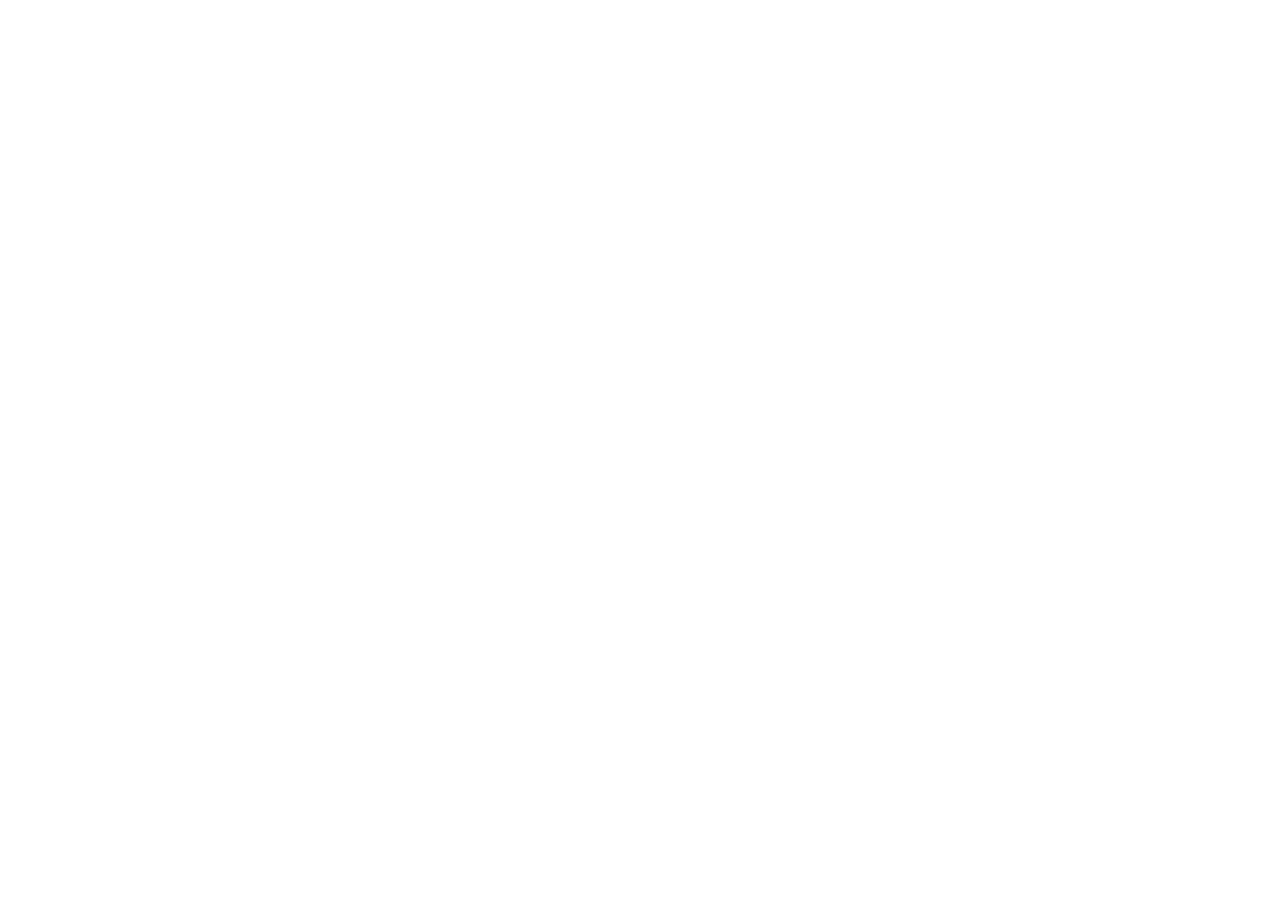
==== assignments/htmlCss-landingPage/index.html @ bd324e11 "html-css: initialized assignment-2" ====
<!DOCTYPE html>
<html lang="en">

<head>
    <meta charset="UTF-8">
    <meta name="viewport" content="width=device-width, initial-scale=1.0">
    <link rel="icon" href="assets/img/icon-192x192.png" type="image/png">
    <title>Cursor</title>
</head>

<body>

</body>

</html>
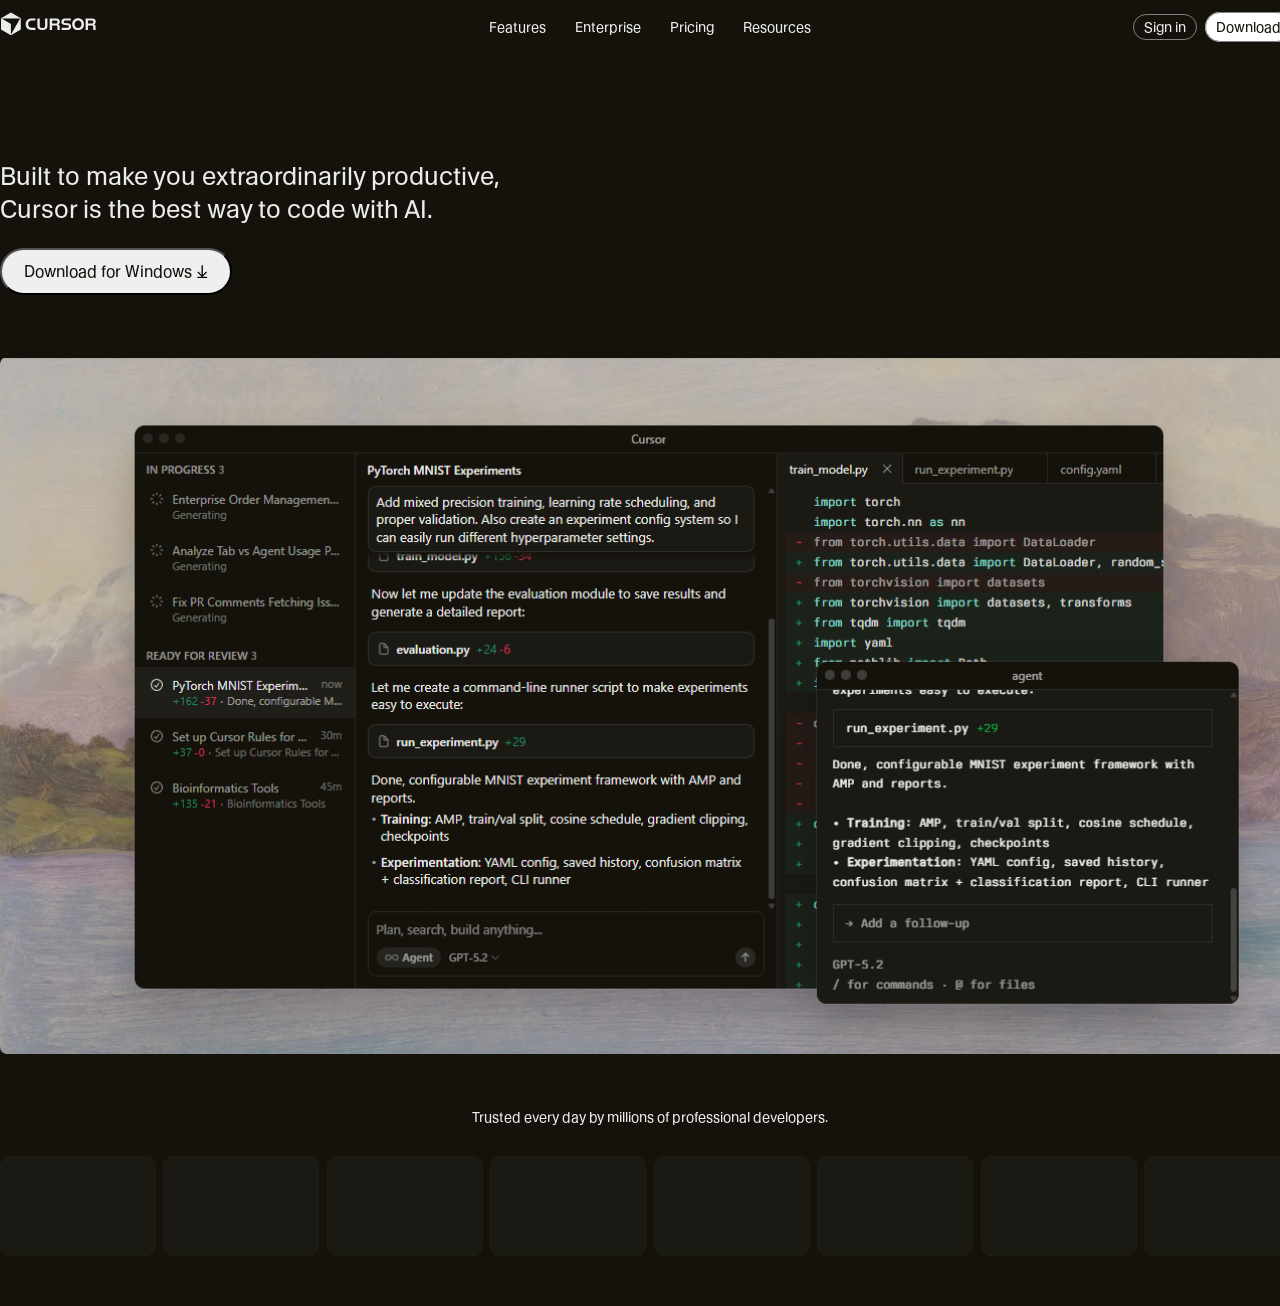
==== commit 786da232: "html-css: assignment-2 header,hero,logo section done" ====
--- a/assignments/htmlCss-landingPage/index.html
+++ b/assignments/htmlCss-landingPage/index.html
@@ -5,11 +5,103 @@
     <meta charset="UTF-8">
     <meta name="viewport" content="width=device-width, initial-scale=1.0">
     <link rel="icon" href="assets/img/icon-192x192.png" type="image/png">
+    <link rel="stylesheet" href="style.css">
     <title>Cursor</title>
 </head>
 
 <body>
+    <!--  start-->
+    <!--  end-->
 
+    <!-- header start-->
+    <header>
+        <nav>
+            <div id="navBrand"><a href="index.html">
+                    <svg fill="none" class="w-[95.37px] lg:w-[95.75px]" viewBox="0 0 2193 545"
+                        xmlns="http://www.w3.org/2000/svg" xmlns:xlink="http://www.w3.org/1999/xlink"
+                        overflow="visible">
+                        <g fill="currentColor">
+                            <path
+                                d="m466.383 137.073-206.469-119.2034c-6.63-3.8287-14.811-3.8287-21.441 0l-206.4586 119.2034c-5.5734 3.218-9.0144 9.169-9.0144 15.615v240.375c0 6.436 3.441 12.397 9.0144 15.615l206.4686 119.203c6.63 3.829 14.811 3.829 21.441 0l206.468-119.203c5.574-3.218 9.015-9.17 9.015-15.615v-240.375c0-6.436-3.441-12.397-9.015-15.615zm-12.969 25.25-199.316 345.223c-1.347 2.326-4.904 1.376-4.904-1.319v-226.048c0-4.517-2.414-8.695-6.33-10.963l-195.7577-113.019c-2.3263-1.347-1.3764-4.905 1.3182-4.905h398.6305c5.661 0 9.199 6.136 6.368 11.041h-.009z">
+                            </path>
+                            <path
+                                d="m723.253 148.84h87.856v48.397h-84.881c-45.789 0-81.527 26.432-81.527 82.273s35.738 82.273 81.527 82.273h84.881v48.397h-91.578c-76.691 0-131.039-45.043-131.039-130.66 0-85.618 58.07-130.661 134.761-130.661z">
+                            </path>
+                            <path
+                                d="m855.781 148.84h54.348v159.7c0 39.828 18.242 58.448 61.056 58.448 42.815 0 61.055-18.61 61.055-58.448v-159.7h54.35v170.866c0 58.071-36.85 94.933-115.405 94.933-78.551 0-115.404-37.231-115.404-95.301z">
+                            </path>
+                            <path
+                                d="m1370.62 222.913c0 29.04-16.75 51.372-39.09 61.056v.746c23.45 3.354 35.37 20.103 35.73 42.814l1.12 82.641h-54.35l-1.11-73.705c-.37-16.381-10.06-26.432-29.41-26.432h-90.47v100.137h-54.34v-261.33h150.02c49.15 0 81.9 24.94 81.9 74.083zm-54.73 7.454c0-22.333-11.91-34.623-34.24-34.623h-88.61v69.236h89.34c20.47 0 33.51-12.281 33.51-34.623z">
+                            </path>
+                            <path
+                                d="m1576.09 333.85c0-18.61-11.91-26.432-29.77-27.915l-60.31-5.583c-52.12-4.837-79.3-25.318-79.3-74.83 0-49.511 33.51-76.69 81.53-76.69h133.27v46.904h-129.55c-18.61 0-30.52 9.683-30.52 28.294 0 18.61 12.28 27.547 30.9 29.04l61.42 5.214c46.54 4.091 77.06 25.318 77.06 75.198s-32.38 76.69-78.17 76.69h-139.23v-46.904h134.01c17.5 0 28.66-11.912 28.66-29.408z">
+                            </path>
+                            <path
+                                d="m1789.79 144.373c81.89 0 133.65 52.487 133.65 134.761 0 82.273-53.98 135.506-135.88 135.506s-133.65-53.233-133.65-135.506c0-82.274 53.98-134.761 135.88-134.761zm77.43 135.129c0-55.095-32.02-87.479-78.56-87.479-46.53 0-78.55 32.384-78.55 87.479 0 55.094 32.02 87.478 78.55 87.478 46.54 0 78.56-32.384 78.56-87.478z">
+                            </path>
+                            <path
+                                d="m2192.95 222.913c0 29.04-16.75 51.372-39.1 61.056v.746c23.46 3.354 35.37 20.103 35.74 42.814l1.12 82.641h-54.35l-1.12-73.705c-.36-16.381-10.05-26.432-29.4-26.432h-90.47v100.137h-54.35v-261.33h150.03c49.14 0 81.9 24.94 81.9 74.083zm-54.73 7.454c0-22.333-11.91-34.623-34.25-34.623h-88.6v69.236h89.34c20.47 0 33.51-12.281 33.51-34.623z">
+                            </path>
+                        </g>
+                    </svg>
+                </a></div>
+            <ul id="navLink">
+                <li><a href="#">Features</a></li>
+                <li><a href="#">Enterprise</a></li>
+                <li><a href="#">Pricing</a></li>
+                <li><a href="#">Resources</a></li>
+            </ul>
+            <div id="navCTA">
+                <a href="#" id="navCTA-1">Sign in</a>
+                <a href="#" id="navCTA-2">Download</a>
+            </div>
+        </nav>
+    </header>
+    <!-- header end-->
+
+    <!-- main start-->
+    <main>
+        <section id="hero">
+            <h1>Built to make you extraordinarily productive, <br> Cursor is the best way to code with AI.</h1>
+            <button>Download for Windows <span class="icon-glyph-08" aria-hidden="true">⤓</span></button>
+            <div id="img">
+                <img src="assets/img/product.png" alt="main product">
+            </div>
+        </section>
+
+        <section id="logo">
+            <h2>Trusted every day by millions of professional developers.</h2>
+
+            <div id="img-section">
+                <div><img
+                        src="https://ptht05hbb1ssoooe.public.blob.vercel-storage.com/assets/misc/asset-beae7a1f5d7eb381a872.svg"
+                        alt=""></div>
+                <div><img
+                        src="https://ptht05hbb1ssoooe.public.blob.vercel-storage.com/assets/misc/asset-53062f7690ae5b0cdbed.svg"
+                        alt=""></div>
+                <div><img
+                        src="https://ptht05hbb1ssoooe.public.blob.vercel-storage.com/assets/misc/asset-eb9e0a5931092d4db1dd.svg"
+                        alt=""></div>
+                <div><img
+                        src="https://ptht05hbb1ssoooe.public.blob.vercel-storage.com/assets/misc/asset-da55192921531e5fd2ba.svg"
+                        alt=""></div>
+                <div><img
+                        src="https://ptht05hbb1ssoooe.public.blob.vercel-storage.com/assets/misc/asset-e3678011b17782740f98.svg"
+                        alt=""></div>
+                <div><img
+                        src="https://ptht05hbb1ssoooe.public.blob.vercel-storage.com/assets/misc/asset-105275382af564c3ab7c.svg"
+                        alt=""></div>
+                <div><img
+                        src="https://ptht05hbb1ssoooe.public.blob.vercel-storage.com/assets/misc/asset-cf60827b1c3f341d19ef.svg"
+                        alt=""></div>
+                <div><img
+                        src="https://ptht05hbb1ssoooe.public.blob.vercel-storage.com/assets/misc/asset-37d2d1a1edcce15ca38c.svg"
+                        alt=""></div>
+            </div>
+        </section>
+
+    </main>
+    <!-- main end-->
 </body>
 
 </html>
--- a/assignments/htmlCss-landingPage/style.css
+++ b/assignments/htmlCss-landingPage/style.css
@@ -0,0 +1,165 @@
+/* color*/
+:root {
+    --primary-color: #14120b;
+    --secondary-color: #1b1913;
+    --text-color: #edecec;
+    --color-black: #14120b;
+}
+
+/*font*/
+@font-face {
+    font-family: "CursorGothic";
+    src: url("assets/fonts/CursorGothic-Regular.woff2") format("woff2");
+    font-weight: 900;
+}
+
+* {
+    margin: 0;
+    padding: 0;
+    box-sizing: border-box;
+    color: var(--text-color);
+    font-family: "CursorGothic";
+}
+
+/*start*/
+body {
+    background-color: var(--primary-color);
+    /* background-color: bisque; */
+}
+
+/* header start*/
+header {
+    width: 100vw;
+    height: 52px;
+    background-color: var(--primary-color);
+    position: fixed;
+    top: 0;
+
+    nav {
+        width: 1300px;
+        height: 52px;
+        margin: 0 auto;
+        display: flex;
+        justify-content: space-between;
+        align-items: center;
+
+        #navBrand {
+            width: 13%;
+
+            svg {
+                width: 95.75px;
+            }
+        }
+
+        #navLink {
+            width: 27%;
+            display: flex;
+            justify-content: space-around;
+
+            li {
+                list-style-type: none;
+
+                a {
+                    text-decoration: none;
+                    font-size: 14px;
+                }
+            }
+        }
+
+        #navCTA {
+            width: 13%;
+
+            a {
+                border: 0.1px solid grey;
+                font-size: 14px;
+                text-decoration: none;
+                border-radius: 50px;
+                margin: auto 2px;
+            }
+
+            #navCTA-1 {
+                padding: 4px 10px;
+            }
+
+            #navCTA-2 {
+                padding: 6px 10px;
+                color: var(--color-black);
+                background-color: white;
+            }
+        }
+    }
+}
+
+/* header end*/
+
+/* main start*/
+main {
+    width: 1300px;
+    margin: 0 auto;
+    margin-top: 160px;
+
+    #hero {
+        width: 100%;
+
+        h1 {
+            font-size: 25px;
+
+        }
+
+        button {
+            color: var(--color-black);
+            border-radius: 50px;
+            font-size: 16px;
+            margin-top: 22.4px;
+            padding: 11px 22px;
+
+            span {
+                color: black;
+            }
+        }
+
+        #img {
+            width: 100%;
+            margin-top: 62px;
+
+            img {
+                width: 100%;
+                border-radius: 7px;
+            }
+        }
+    }
+
+    #logo {
+        width: 100%;
+        /* margin-top: 50px; */
+        padding: 50px 0;
+        text-align: center;
+
+        h2 {
+            font-size: 14px;
+        }
+
+        #img-section {
+            width: 100%;
+            display: flex;
+            justify-content: space-between;
+            margin-top: 30px;
+
+            div {
+                width: 12%;
+                height: 100px;
+                border-radius: 10px;
+                background-color: var(--secondary-color);
+                display: flex;
+                justify-content: center;
+                border: 0.01px solid rgb(31, 31, 14);
+                
+                img {
+                    width: 50%;
+                }
+            }
+        }
+    }
+}
+
+/* main end*/
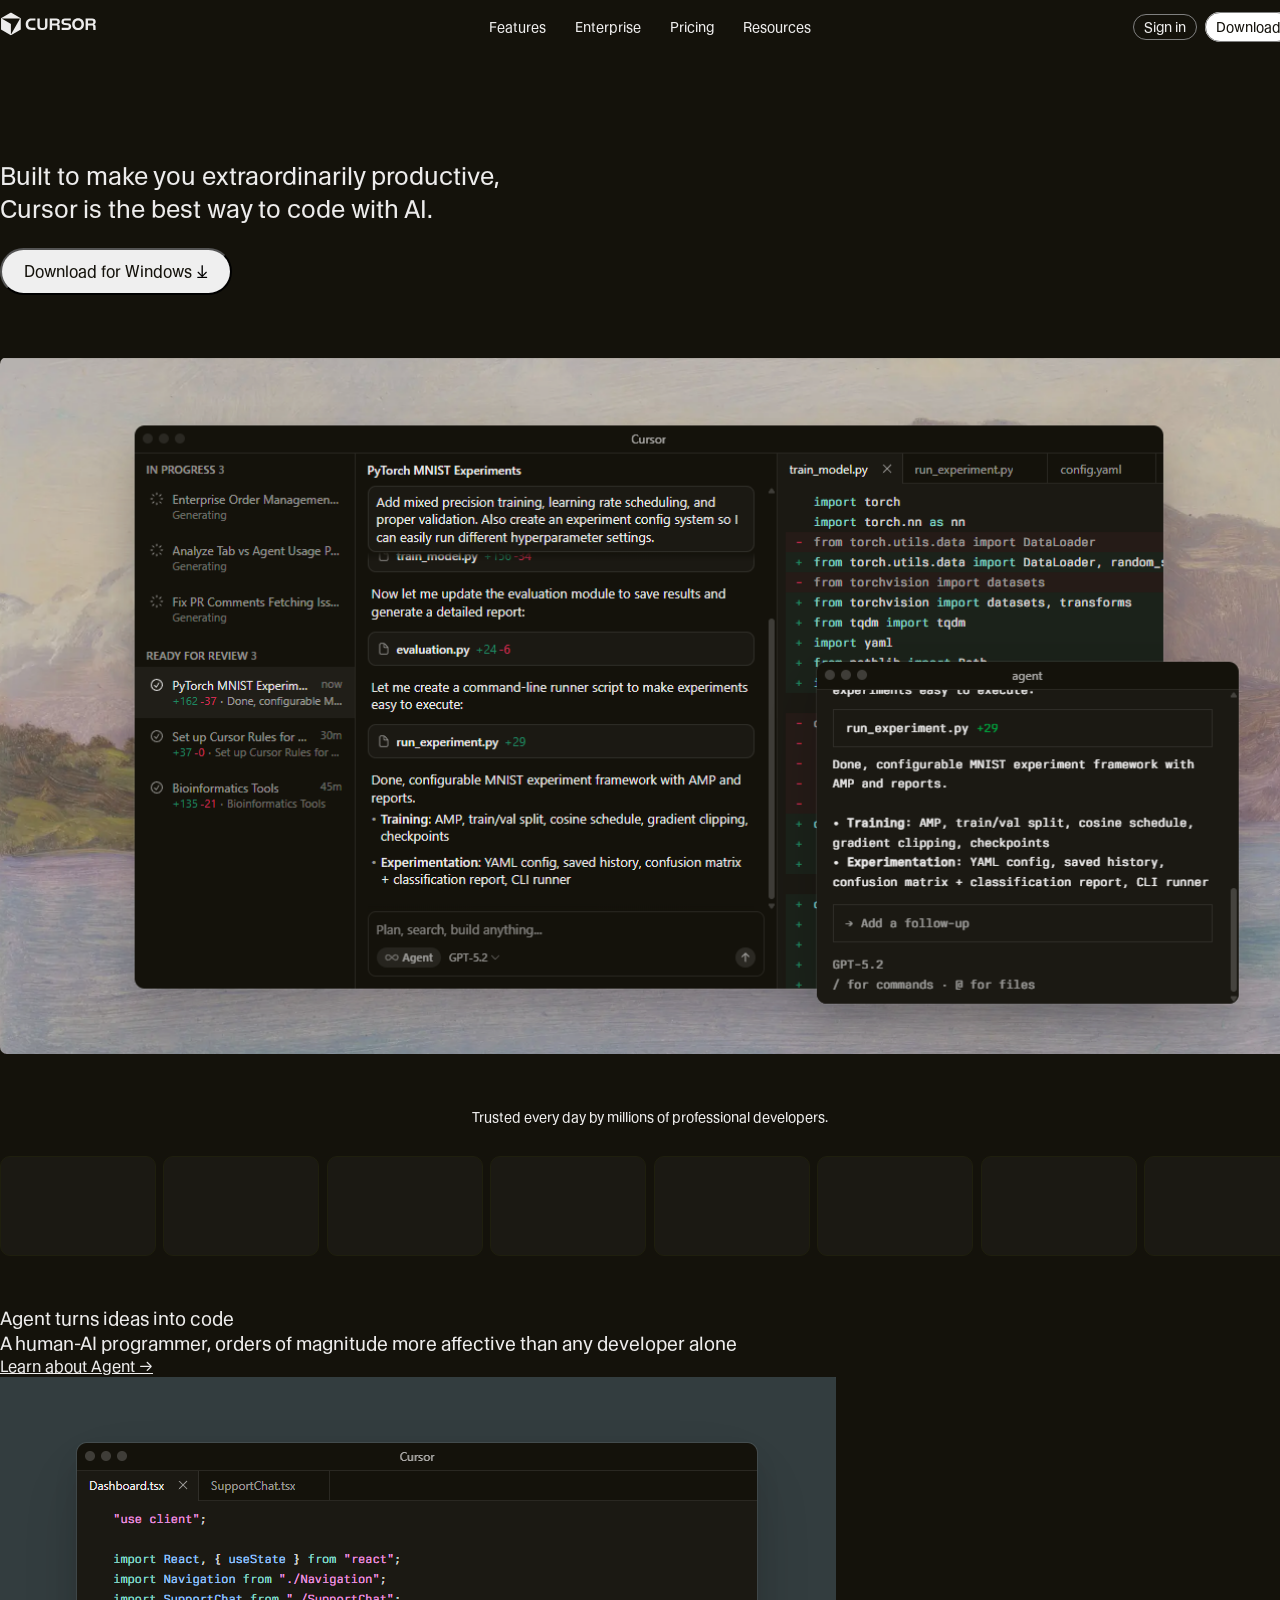
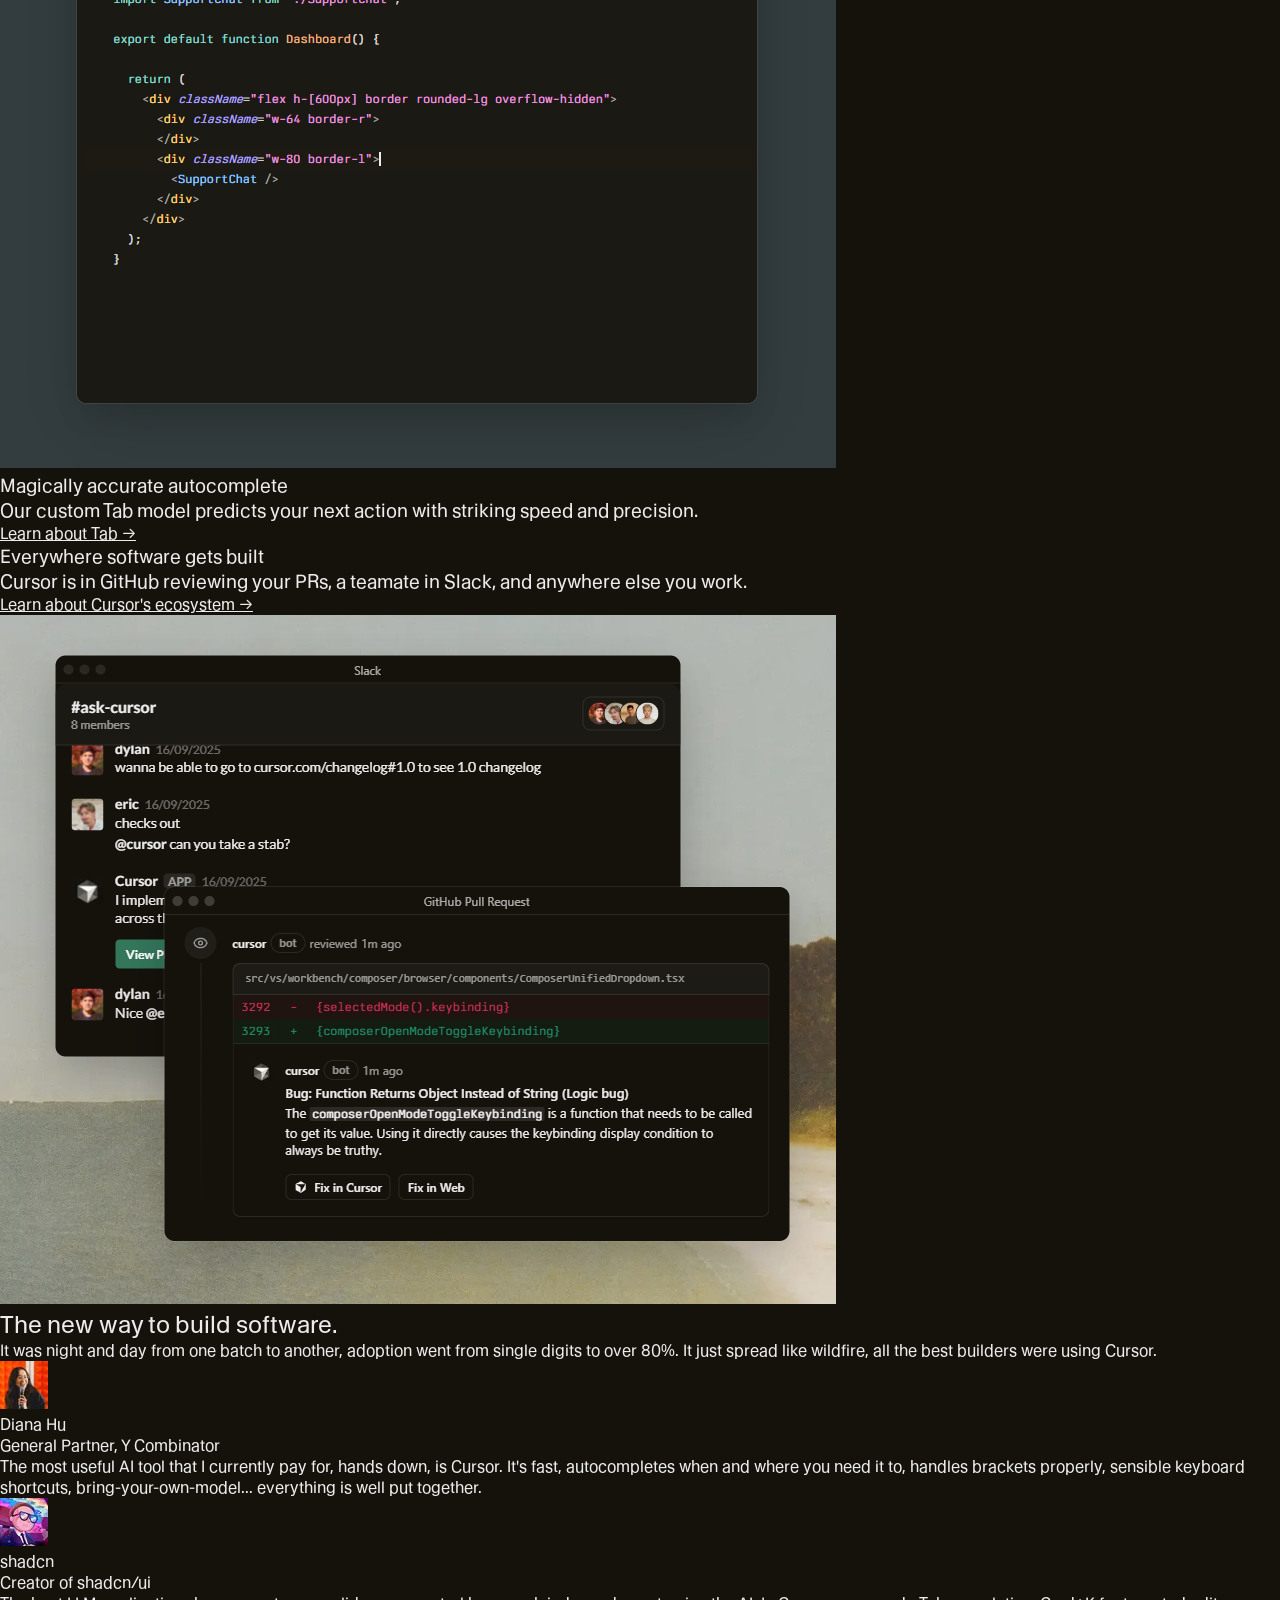
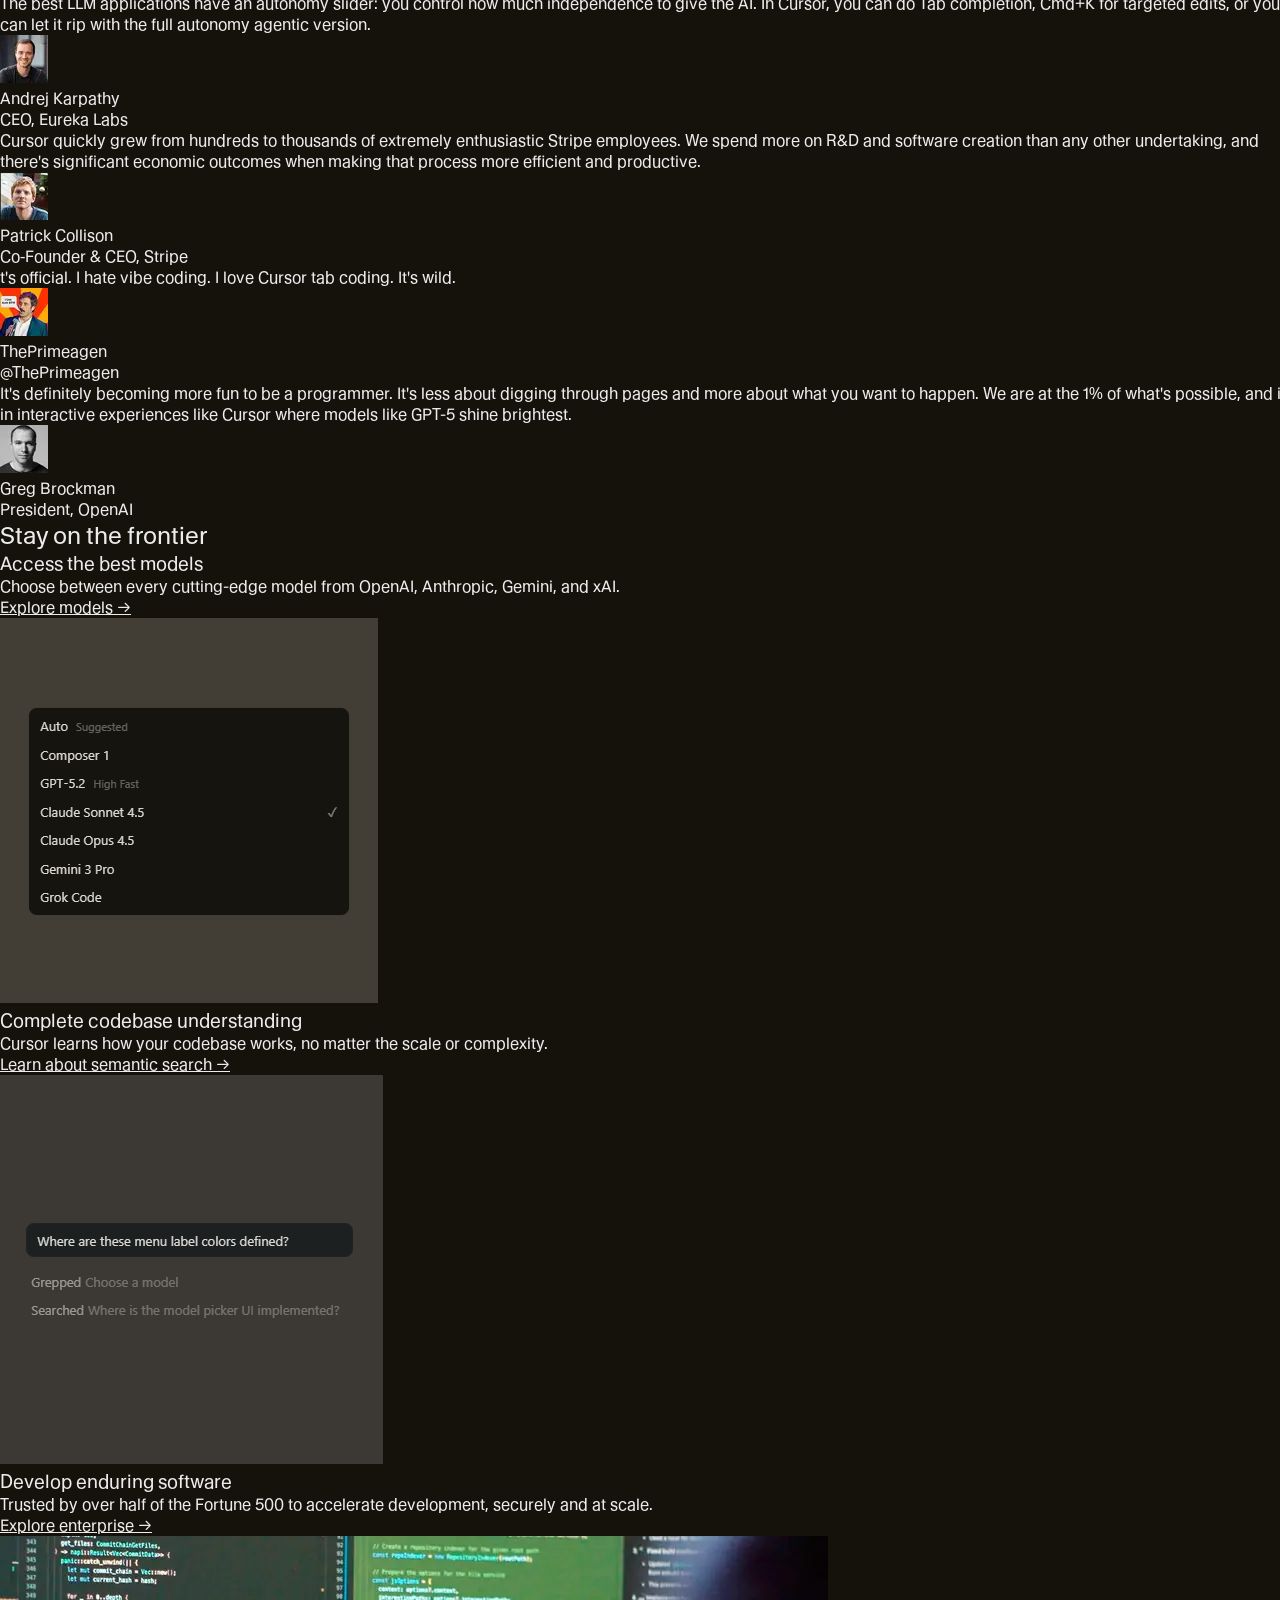
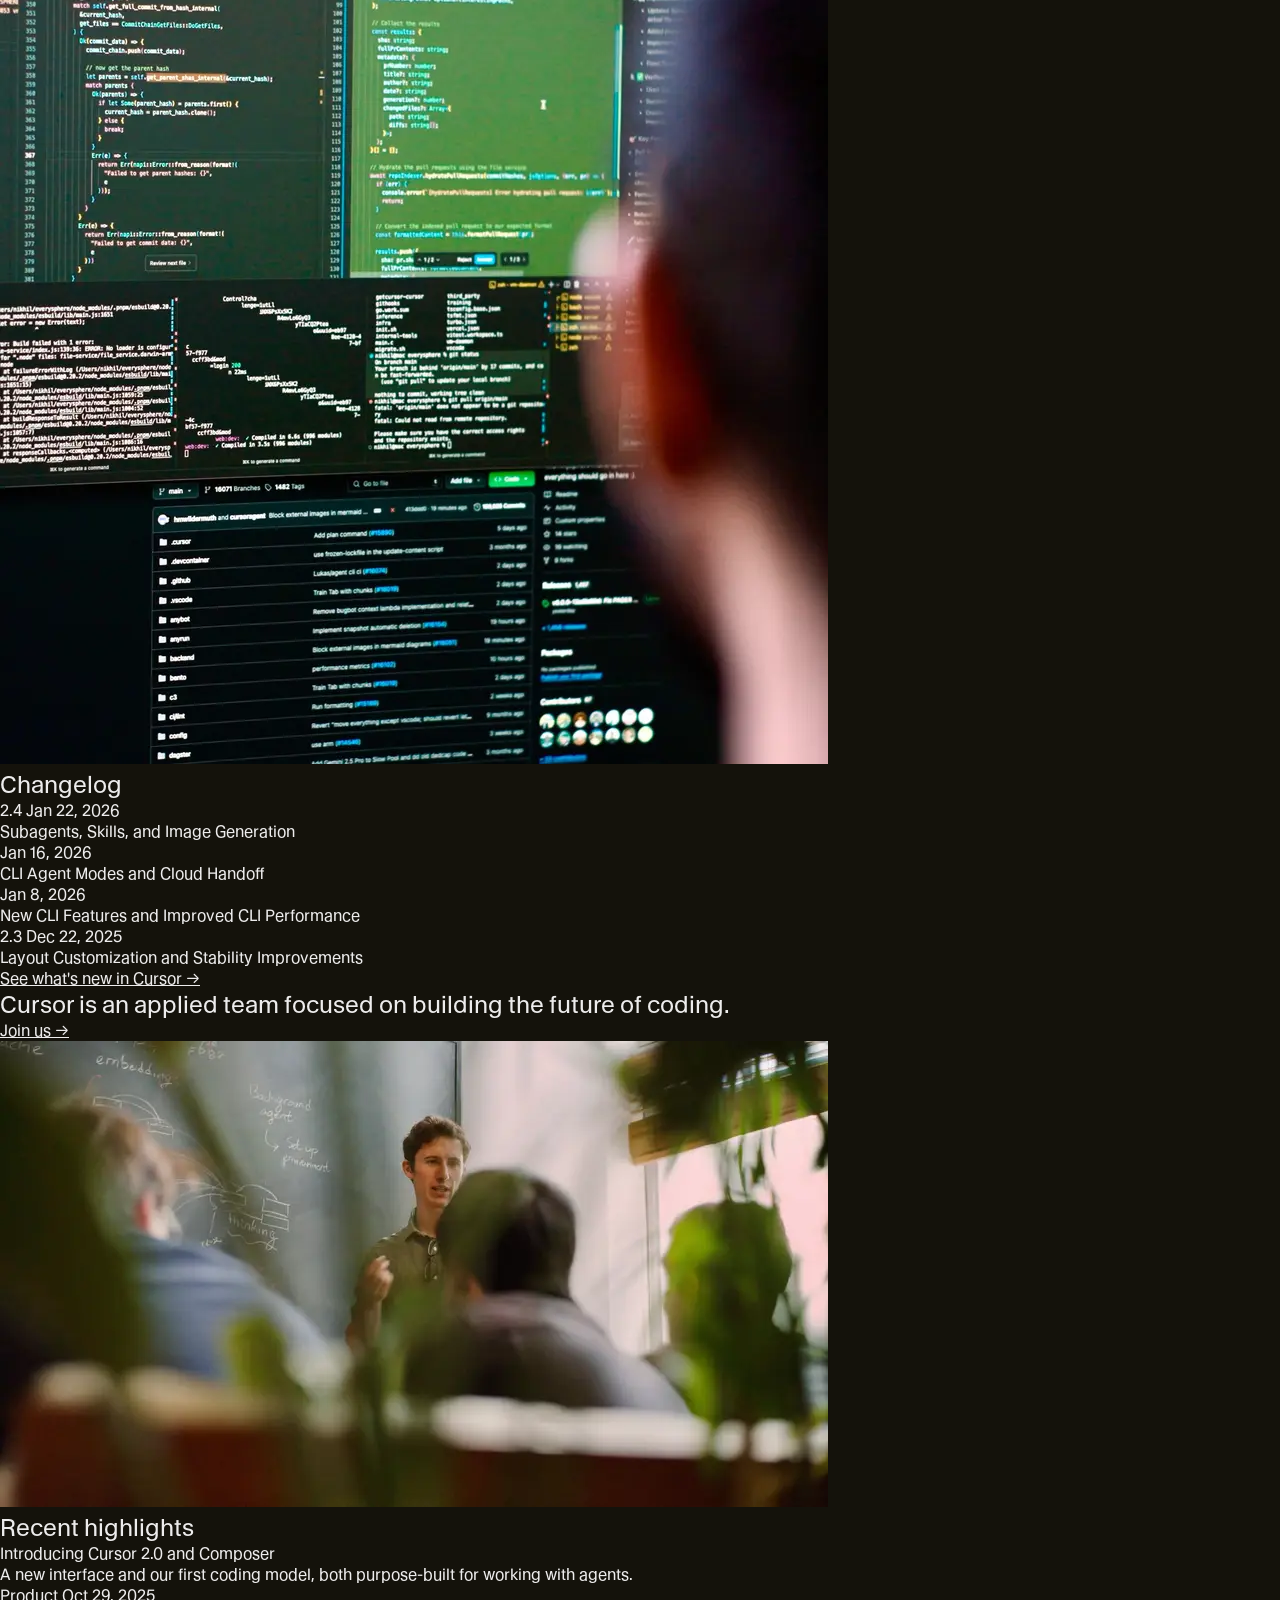
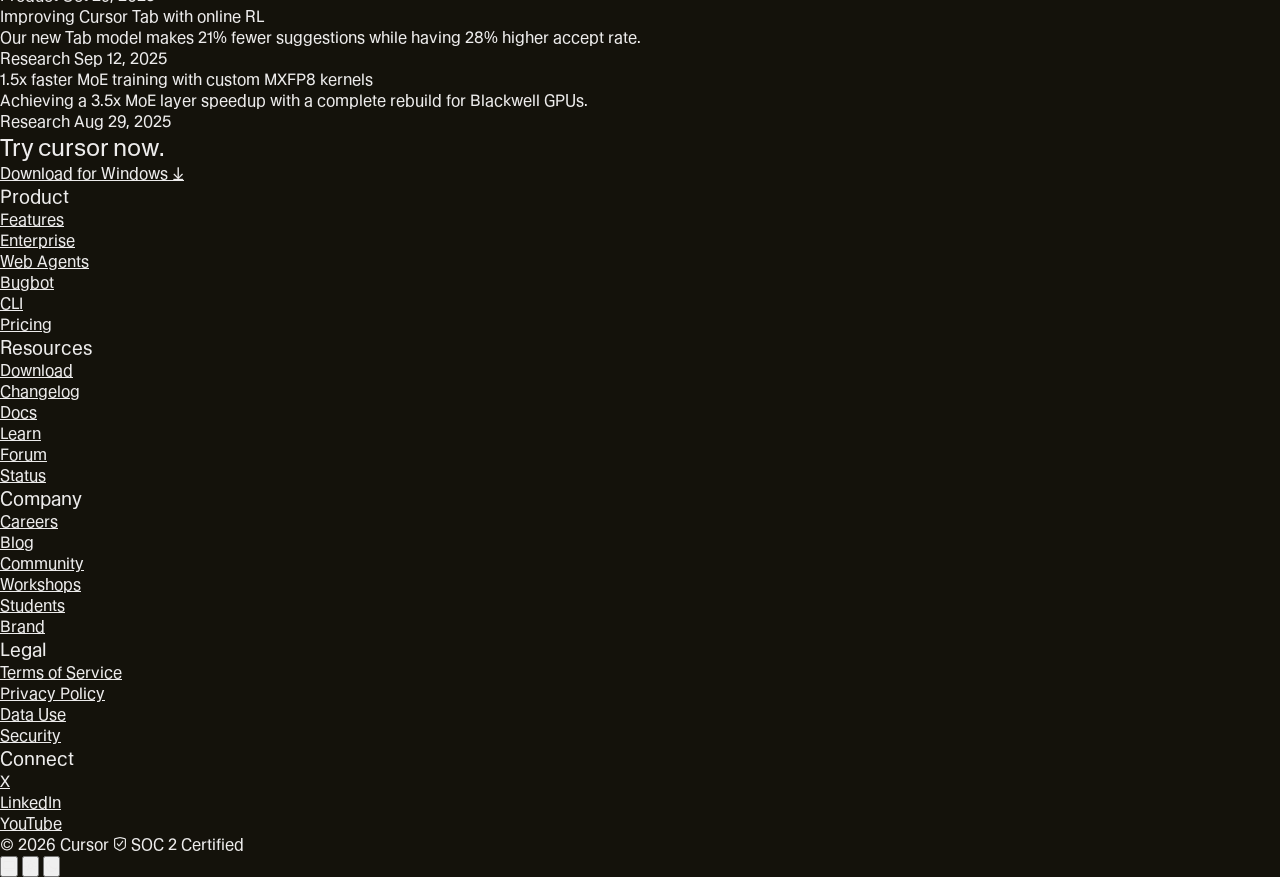
==== commit 2c231097: "html-css: assignment-2 skeleton done" ====
--- a/assignments/htmlCss-landingPage/index.html
+++ b/assignments/htmlCss-landingPage/index.html
@@ -61,6 +61,7 @@
 
     <!-- main start-->
     <main>
+        <!-- hero start-->
         <section id="hero">
             <h1>Built to make you extraordinarily productive, <br> Cursor is the best way to code with AI.</h1>
             <button>Download for Windows <span class="icon-glyph-08" aria-hidden="true">⤓</span></button>
@@ -68,7 +69,9 @@
                 <img src="assets/img/product.png" alt="main product">
             </div>
         </section>
-
+        <!-- hero end-->
+
+        <!-- logo start-->
         <section id="logo">
             <h2>Trusted every day by millions of professional developers.</h2>
 
@@ -99,9 +102,323 @@
                         alt=""></div>
             </div>
         </section>
-
+        <!-- logo end-->
+
+        <!-- feature start-->
+        <article id="feature">
+            <div id="feature-1">
+                <div>
+                    <h3>Agent turns ideas into code</h3>
+                    <h3>A human-AI programmer, orders of magnitude more affective than any developer alone</h3>
+                    <a href="#">Learn about Agent →</a>
+                </div>
+            </div>
+
+            <div id="feature-2">
+                <div>
+                    <img src="assets/img/feature2.png" alt="feature2 image">
+                </div>
+                <div>
+                    <h3>Magically accurate autocomplete</h3>
+                    <h3>Our custom Tab model predicts your next action with striking speed and precision.</h3>
+                    <a href="#">Learn about Tab →</a>
+                </div>
+            </div>
+
+            <div id="feature-3">
+                <div>
+                    <h3>Everywhere software gets built</h3>
+                    <h3>Cursor is in GitHub reviewing your PRs, a teamate in Slack, and anywhere else you work.</h3>
+                    <a href="#">Learn about Cursor's ecosystem →</a>
+                </div>
+                <div>
+                    <img src="assets/img/feature3.png" alt="feature3 image">
+                </div>
+            </div>
+        </article>
+        <!-- feature end-->
+
+
+        <section id="testimonial">
+            <h2>The new way to build software.</h2>
+
+            <article class="cards">
+                <div class="testimonial-card">
+                    <div>
+                        <p>It was night and day from one batch to another, adoption went from single digits to over 80%.
+                            It
+                            just spread like wildfire, all the best builders were using Cursor.</p>
+                    </div>
+                    <div>
+                        <img src="assets/img/diana-hu-avatar.webp" alt="">
+                        <div>Diana Hu</div>
+                        <span>General Partner, Y Combinator</span>
+
+                    </div>
+                </div>
+
+                <div class="testimonial-card">
+                    <div>
+                        <p>The most useful AI tool that I currently pay for, hands down, is Cursor. It's fast,
+                            autocompletes when and where you need it to, handles brackets properly, sensible keyboard
+                            shortcuts, bring-your-own-model... everything is well put together.</p>
+                    </div>
+                    <div>
+                        <img src="assets/img/shadcn-avatar.webp" alt="">
+                        <div>shadcn</div>
+                        <span>Creator of shadcn/ui</span>
+
+                    </div>
+                </div>
+
+                <div class="testimonial-card">
+                    <div>
+                        <p>The best LLM applications have an autonomy slider: you control how much independence to give
+                            the AI. In Cursor, you can do Tab completion, Cmd+K for targeted edits, or you can let it
+                            rip with the full autonomy agentic version.
+
+                        </p>
+                    </div>
+                    <div>
+                        <img src="assets/img/andrej-karpathy-avatar.webp" alt="">
+                        <div>Andrej Karpathy</div>
+                        <span>CEO, Eureka Labs</span>
+
+                    </div>
+                </div>
+
+                <div class="testimonial-card">
+                    <div>
+                        <p>Cursor quickly grew from hundreds to thousands of extremely enthusiastic Stripe employees. We
+                            spend more on R&D and software creation than any other undertaking, and there's significant
+                            economic outcomes when making that process more efficient and productive.
+
+                        </p>
+                    </div>
+                    <div>
+                        <img src="assets/img/patrick-collison-avatar.webp" alt="">
+                        <div>Patrick Collison
+                        </div>
+                        <span>Co‑Founder & CEO, Stripe
+                        </span>
+
+                    </div>
+                </div>
+
+                <div class="testimonial-card">
+                    <div>
+                        <p>t's official.
+
+                            I hate vibe coding.
+                            I love Cursor tab coding.
+
+                            It's wild.</p>
+                    </div>
+                    <div>
+                        <img src="assets/img/theprimeagen-avatar.webp" alt="">
+                        <div>ThePrimeagen</div>
+                        <span>@ThePrimeagen</span>
+
+                    </div>
+                </div>
+
+                <div class="testimonial-card">
+                    <div>
+                        <p>It's definitely becoming more fun to be a programmer. It's less about digging through pages
+                            and more about what you want to happen. We are at the 1% of what's possible, and it's in
+                            interactive experiences like Cursor where models like GPT-5 shine brightest.
+
+                        </p>
+                    </div>
+                    <div>
+                        <img src="assets/img/greg-brockman-avatar.webp" alt="">
+                        <div>Greg Brockman</div>
+                        <span>President, OpenAI</span>
+
+                    </div>
+                </div>
+            </article>
+        </section>
+        <!-- testimonial end-->
+
+        <!--  models start-->
+        <section id="models">
+            <h2>Stay on the frontier</h2>
+            <div class="box">
+                <h3>Access the best models</h3>
+                <div> Choose between every cutting-edge model from OpenAI, Anthropic, Gemini, and xAI. </div>
+                <a href="#">Explore models →</a>
+                <div>
+                    <img src="assets/img/model-1.png" alt="">
+                </div>
+            </div>
+
+            <div class="box">
+                <h3>Complete codebase understanding</h3>
+                <div> Cursor learns how your codebase works, no matter the scale or complexity. </div>
+                <a href="#">Learn about semantic search →</a>
+                <div>
+                    <img src="assets/img/model-2.png" alt="">
+                </div>
+            </div>
+
+            <div class="box">
+                <h3>Develop enduring software</h3>
+                <div> Trusted by over half of the Fortune 500 to accelerate development, securely and at scale. </div>
+                <a href="#">Explore enterprise →</a>
+                <div>
+                    <img src="assets/img/model-3.webp" alt="" </div>
+                </div>
+        </section>
+        <!--  models end-->
+
+        <!--  changelog start-->
+        <section id="changelog">
+            <h2>Changelog</h2>
+            <div>
+                <article class="card">
+                    <span class="label">2.4 </span>
+                    <time datetime="2026-01-22T00:00:00.000Z" class="type-base">Jan 22, 2026</time>
+                    <p>Subagents, Skills, and Image Generation</p>
+                </article>
+                <article class="card">
+                    <time datetime="2026-01-16T00:00:00.000Z" class="type-base">Jan 16, 2026</time>
+                    <p>CLI Agent Modes and Cloud Handoff</p>
+                </article>
+                <article class="card">
+                    <time datetime="2026-01-08T00:00:00.000Z" class="type-base">Jan 8, 2026</time>
+                    <p>New CLI Features and Improved CLI Performance</p>
+                </article>
+                <article class="card">
+                    <span class="label">2.3</span>
+                    <time datetime="2025-12-22T00:00:00.000Z" class="type-base">Dec 22, 2025</time>
+                    <p>Layout Customization and Stability Improvements</p>
+                </article>
+            </div>
+            <a href="">See what's new in Cursor →</a>
+        </section>
+        <!--  changelog end-->
+
+        <!--  team end-->
+        <section id="team">
+            <h2>Cursor is an applied team focused on building the future of coding.</h2>
+            <a href="">Join us →</a>
+            <div>
+                <img src="assets/img/team.webp" alt="">
+            </div>
+        </section>
     </main>
     <!-- main end-->
+
+    <!-- highlights start-->
+    <section id="highlights">
+        <div>
+            <h2>Recent highlights</h2>
+        </div>
+
+        <div>
+            <article>
+                <p>Introducing Cursor 2.0 and Composer</p>
+                <p>A new interface and our first coding model, both purpose-built for working with agents.</p>
+                <span class="capitalize">Product </span>
+                <time datetime="2025-10-29T04:54:48.600Z" class="type-base">Oct 29, 2025</time>
+            </article>
+            <article>
+                <p>Improving Cursor Tab with online RL</p>
+                <p>Our new Tab model makes 21% fewer suggestions while having 28% higher accept rate.</p>
+                <span class="capitalize">Research </span>
+                <time datetime="2025-09-12T01:16:00.000Z" class="type-base">Sep 12, 2025</time>
+            </article>
+            <article>
+                <p>1.5x faster MoE training with custom MXFP8 kernels</p>
+                <p>Achieving a 3.5x MoE layer speedup with a complete rebuild for Blackwell GPUs.</p>
+                <span class="capitalize">Research </span>
+                <time datetime="2025-08-29T02:55:25.007Z" class="type-base">Aug 29, 2025</time>
+            </article>
+        </div>
+    </section>
+    <!-- highlights end-->
+
+    <!-- finalCTA start-->
+    <article id="finalCTA">
+        <h2>Try cursor now.</h2>
+        <a href="">Download for Windows <span class="icon-glyph-08" aria-hidden="true">⤓</span> </a>
+    </article>
+    <!-- finalCTA end-->
+
+    <!-- footer start-->
+    <footer>
+        <div class="links">
+            <div class="footer-group">
+                <h3>Product</h3>
+                <ul>
+                    <li><a href="#">Features</a></li>
+                    <li><a href="#">Enterprise</a></li>
+                    <li><a href="#">Web Agents</a></li>
+                    <li><a href="#">Bugbot</a></li>
+                    <li><a href="#">CLI</a></li>
+                    <li><a href="#">Pricing</a></li>
+                </ul>
+            </div>
+
+            <div class="footer-group">
+                <h3>Resources</h3>
+                <ul>
+                    <li><a href="#">Download</a></li>
+                    <li><a href="#">Changelog</a></li>
+                    <li><a href="#">Docs</a></li>
+                    <li><a href="#">Learn</a></li>
+                    <li><a href="#">Forum</a></li>
+                    <li><a href="#">Status</a></li>
+                </ul>
+            </div>
+
+            <div class="footer-group">
+                <h3>Company</h3>
+                <ul>
+                    <li><a href="#">Careers</a></li>
+                    <li><a href="#">Blog</a></li>
+                    <li><a href="#">Community</a></li>
+                    <li><a href="#">Workshops</a></li>
+                    <li><a href="#">Students</a></li>
+                    <li><a href="#">Brand</a></li>
+                </ul>
+            </div>
+
+            <div class="footer-group">
+                <h3>Legal</h3>
+                <ul>
+                    <li><a href="#">Terms of Service</a></li>
+                    <li><a href="#">Privacy Policy</a></li>
+                    <li><a href="#">Data Use</a></li>
+                    <li><a href="#">Security</a></li>
+                </ul>
+            </div>
+
+            <div class="footer-group">
+                <h3>Connect</h3>
+                <ul>
+                    <li><a href="#">X</a></li>
+                    <li><a href="#">LinkedIn</a></li>
+                    <li><a href="#">YouTube</a></li>
+                </ul>
+            </div>
+        </div>
+
+        <div class="lastSection">
+            <div>
+                <p>© 2026 Cursor 🛡 SOC 2 Certified</p>
+            </div>
+            <div class="theme">
+                <button>🖥</button>
+                <button>☉</button>
+                <button>☾</button>
+            </div>
+        </div>
+    </footer>
+    <!-- footer end-->
+
+
 </body>
 
 </html>
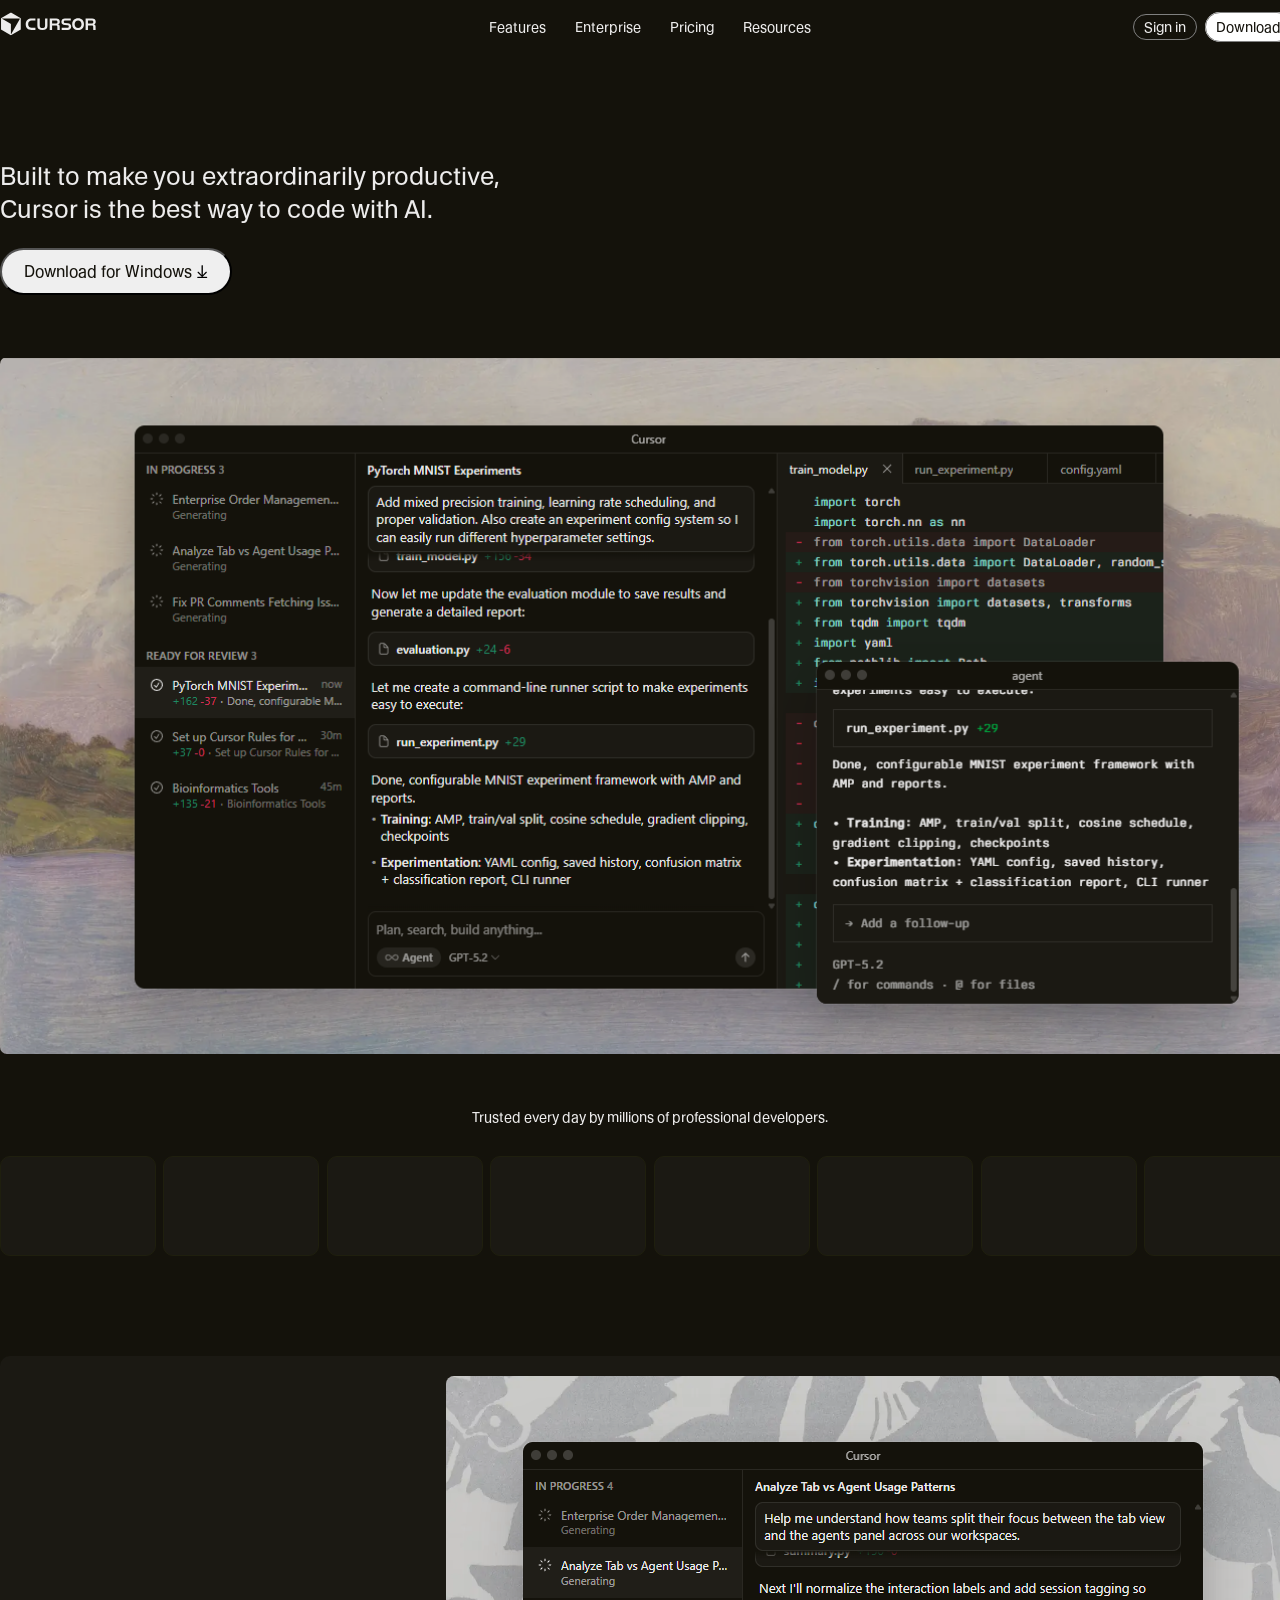
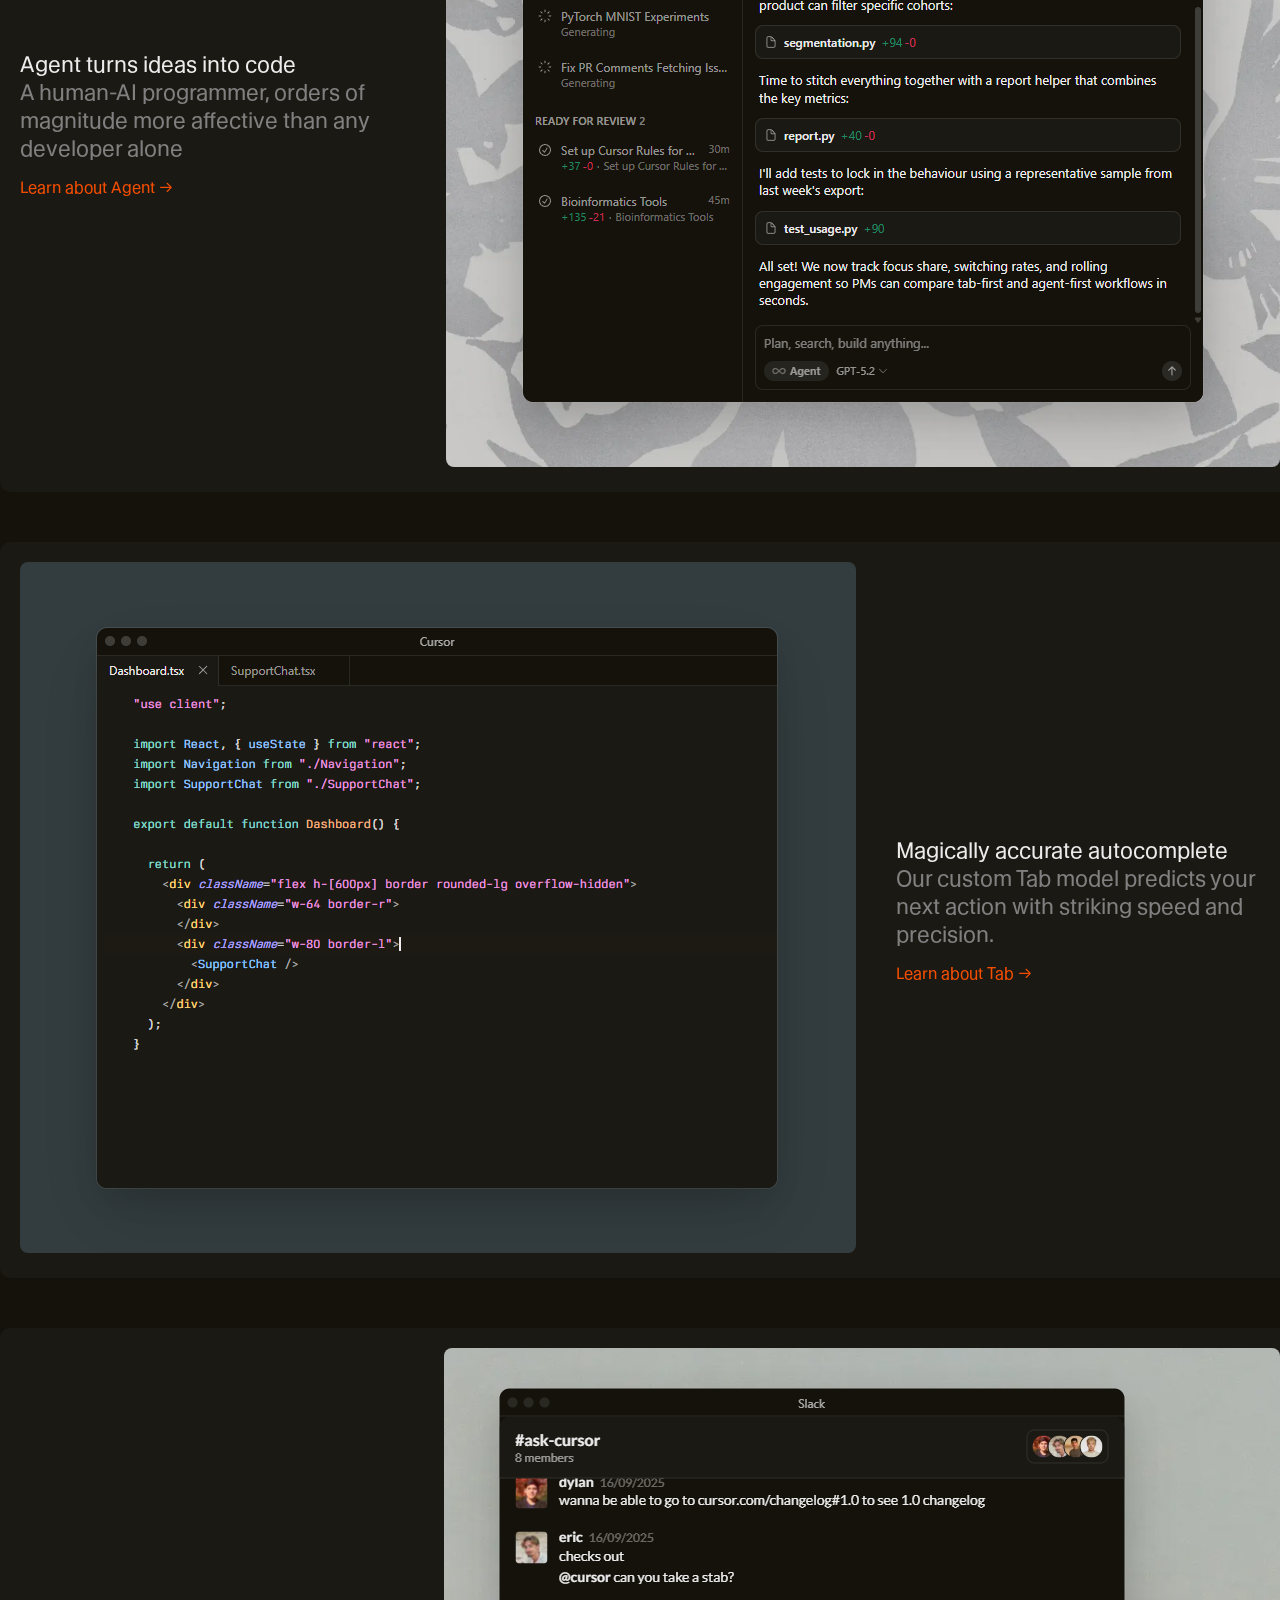
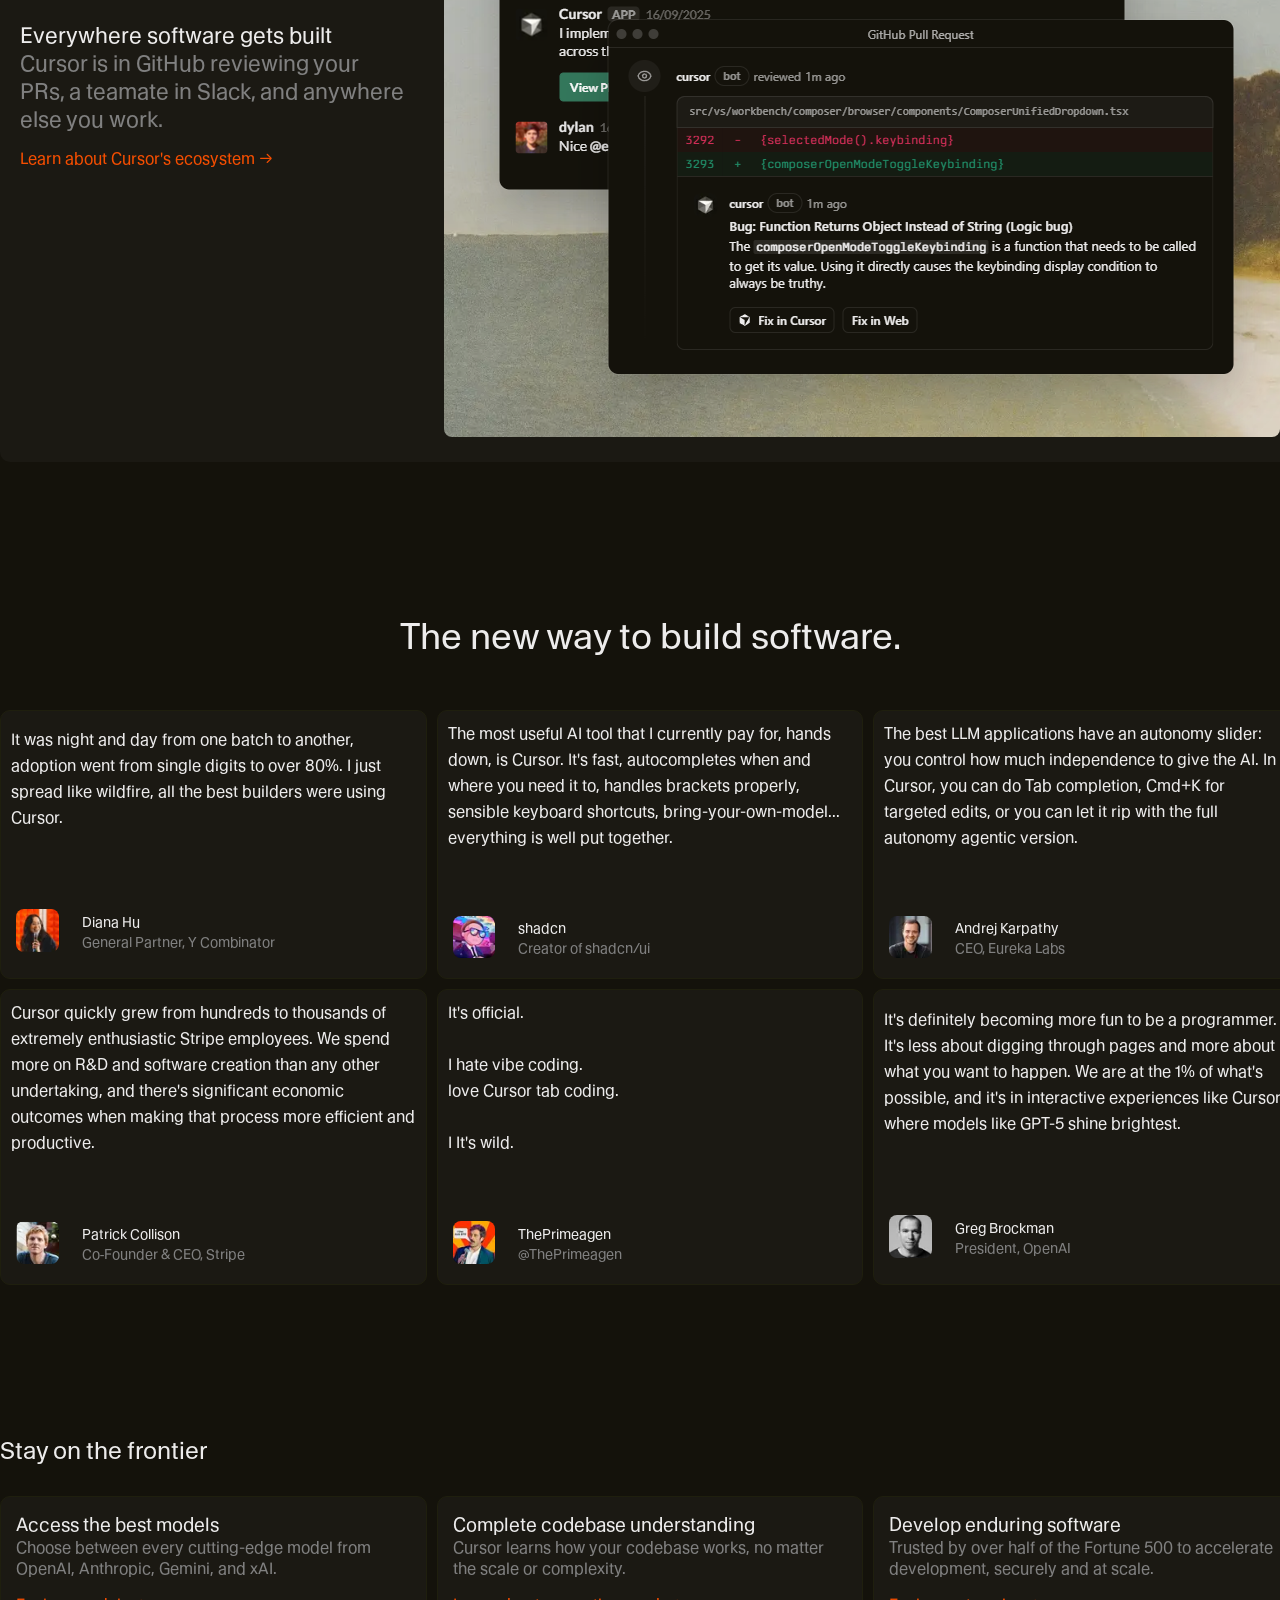
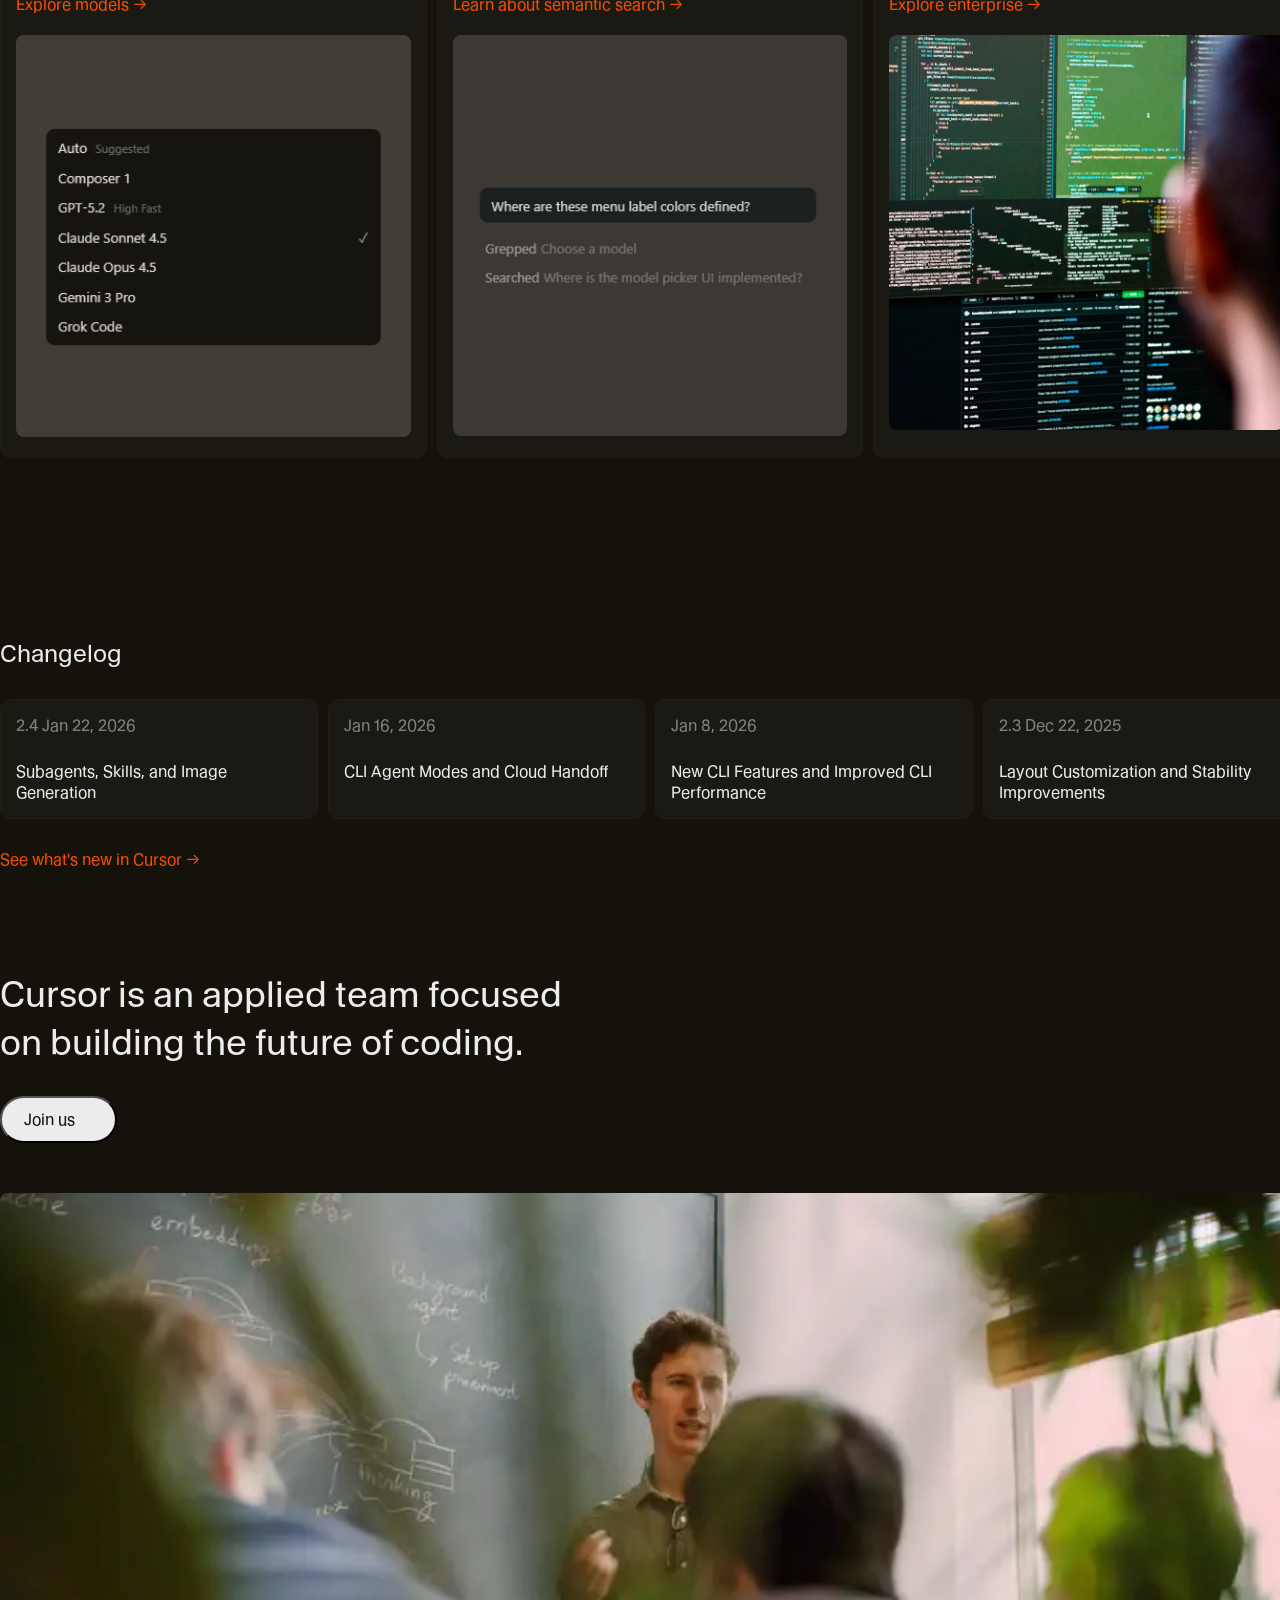
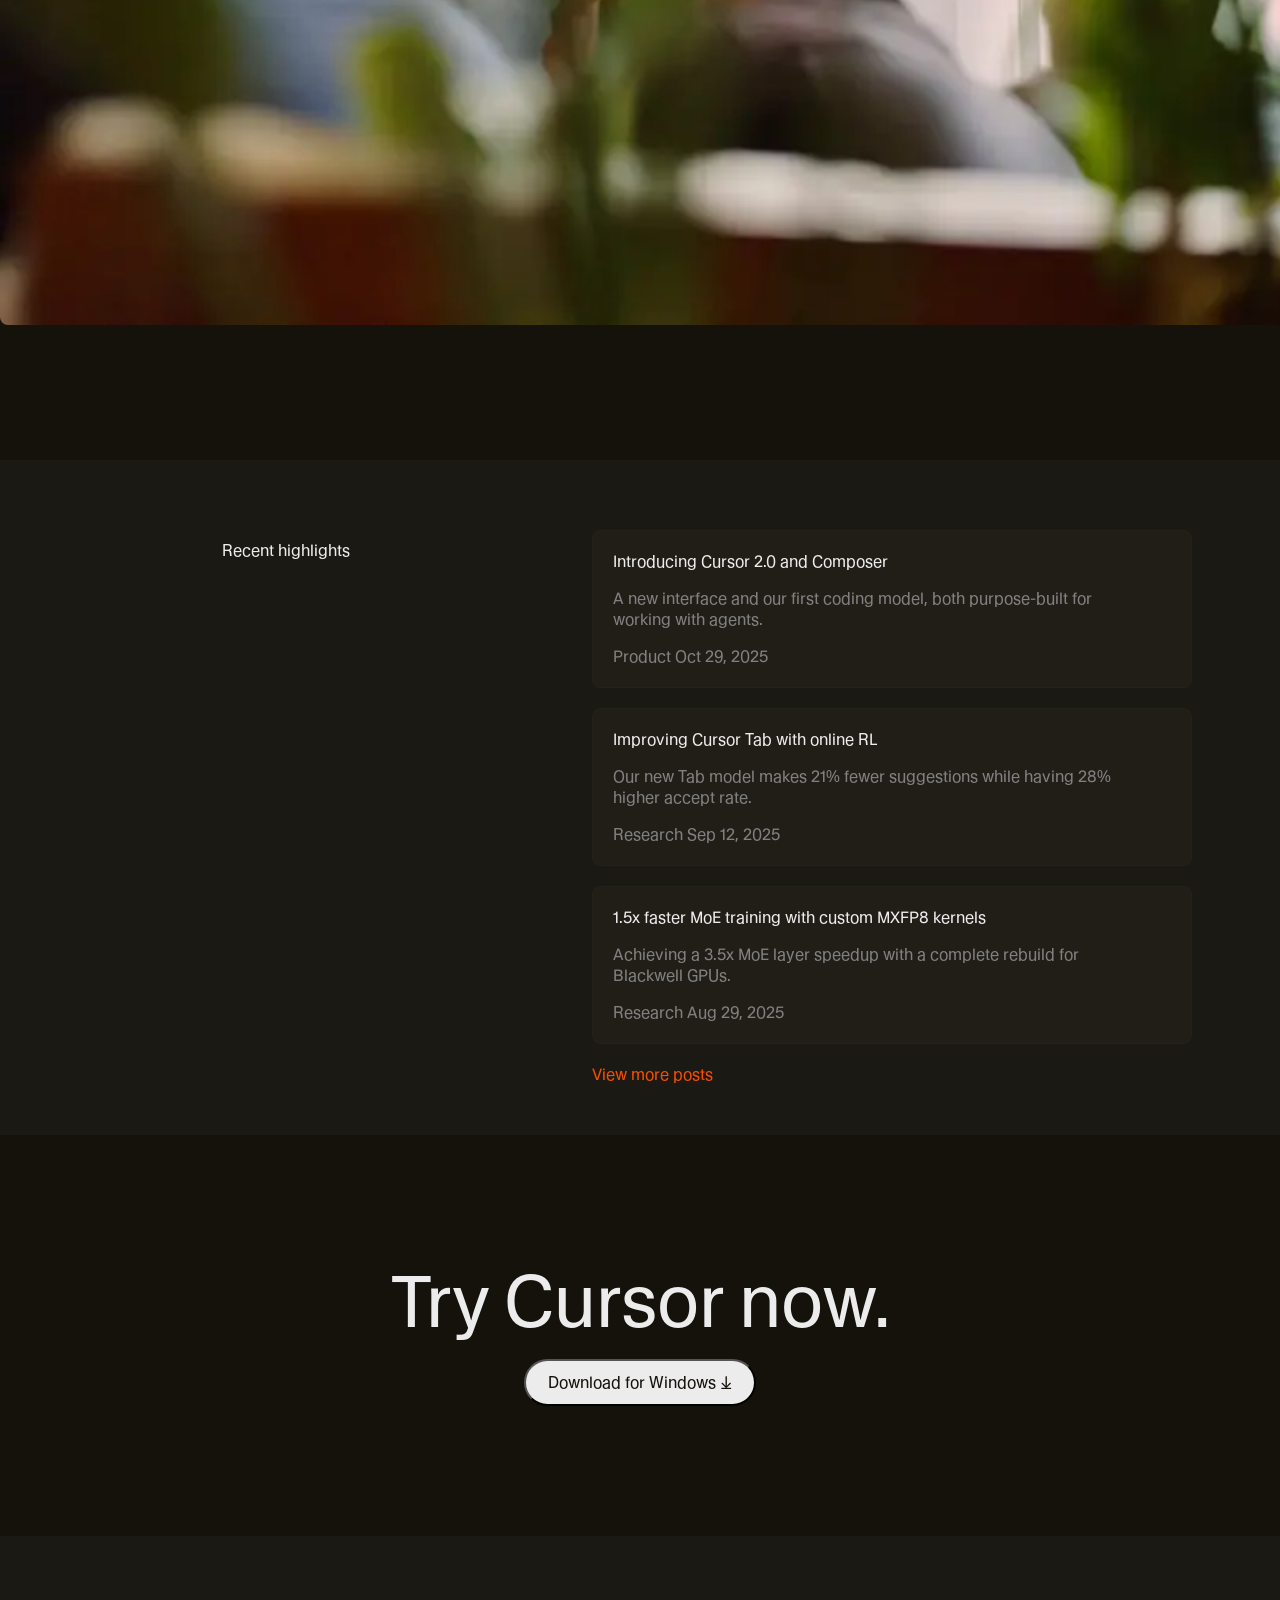
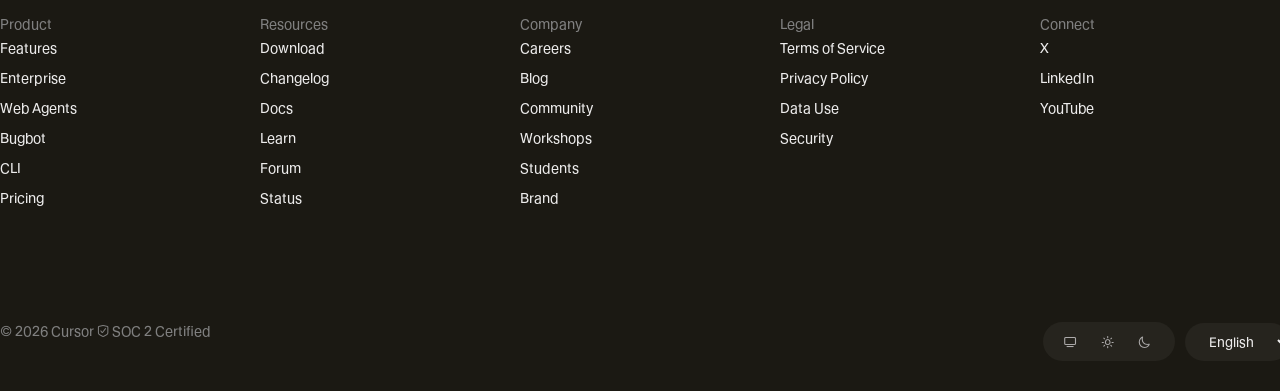
==== commit 62501a01: "html-css: assignment 2 completed" ====
--- a/assignments/htmlCss-landingPage/index.html
+++ b/assignments/htmlCss-landingPage/index.html
@@ -10,9 +10,6 @@
 </head>
 
 <body>
-    <!--  start-->
-    <!--  end-->
-
     <!-- header start-->
     <header>
         <nav>
@@ -106,134 +103,143 @@
 
         <!-- feature start-->
         <article id="feature">
-            <div id="feature-1">
-                <div>
+            <div id="feature-1" class="feature-boxes">
+                <div class="text-section">
                     <h3>Agent turns ideas into code</h3>
-                    <h3>A human-AI programmer, orders of magnitude more affective than any developer alone</h3>
-                    <a href="#">Learn about Agent →</a>
-                </div>
-            </div>
-
-            <div id="feature-2">
-                <div>
+                    <div>A human-AI programmer, orders of magnitude more affective than any developer alone</div>
+                    <a href="#" class="redLink">Learn about Agent →</a>
+                </div>
+
+                <div class="image-section">
+                    <img src="assets/img/feature1.png" alt="feature1 image">
+                </div>
+            </div>
+
+            <div id="feature-2" class="feature-boxes">
+                <div class="image-section">
                     <img src="assets/img/feature2.png" alt="feature2 image">
                 </div>
-                <div>
+                <div class="text-section">
                     <h3>Magically accurate autocomplete</h3>
-                    <h3>Our custom Tab model predicts your next action with striking speed and precision.</h3>
-                    <a href="#">Learn about Tab →</a>
-                </div>
-            </div>
-
-            <div id="feature-3">
-                <div>
+                    <div>Our custom Tab model predicts your next action with striking speed and precision.</div>
+                    <a href="#" class="redLink">Learn about Tab →</a>
+                </div>
+            </div>
+
+            <div id="feature-3" class="feature-boxes">
+                <div class="text-section">
                     <h3>Everywhere software gets built</h3>
-                    <h3>Cursor is in GitHub reviewing your PRs, a teamate in Slack, and anywhere else you work.</h3>
-                    <a href="#">Learn about Cursor's ecosystem →</a>
-                </div>
-                <div>
+                    <div>Cursor is in GitHub reviewing your PRs, a teamate in Slack, and anywhere else you work.</div>
+                    <a href="#" class="redLink">Learn about Cursor's ecosystem →</a>
+                </div>
+                <div class="image-section">
                     <img src="assets/img/feature3.png" alt="feature3 image">
                 </div>
             </div>
         </article>
         <!-- feature end-->
 
-
+        <!-- testimonial start-->
         <section id="testimonial">
             <h2>The new way to build software.</h2>
 
-            <article class="cards">
-                <div class="testimonial-card">
-                    <div>
-                        <p>It was night and day from one batch to another, adoption went from single digits to over 80%.
-                            It
-                            just spread like wildfire, all the best builders were using Cursor.</p>
-                    </div>
-                    <div>
-                        <img src="assets/img/diana-hu-avatar.webp" alt="">
-                        <div>Diana Hu</div>
+            <article class="card-room">
+                <div class="card">
+                    <div class="top">
+                        <p>It was night and day from one batch to another, adoption went from single digits to over 80%. I just spread like wildfire, all the best builders were using Cursor.</p>
+                    </div>
+                    <div class="bottom">
+                        <div class="left">
+                            <img src="assets/img/diana-hu-avatar.webp" alt="">
+                        </div>
+                        <div class="right">
+                            <div>Diana Hu</div>
                         <span>General Partner, Y Combinator</span>
-
-                    </div>
-                </div>
-
-                <div class="testimonial-card">
-                    <div>
-                        <p>The most useful AI tool that I currently pay for, hands down, is Cursor. It's fast,
-                            autocompletes when and where you need it to, handles brackets properly, sensible keyboard
-                            shortcuts, bring-your-own-model... everything is well put together.</p>
-                    </div>
-                    <div>
-                        <img src="assets/img/shadcn-avatar.webp" alt="">
-                        <div>shadcn</div>
+                        </div>
+
+                    </div>
+                </div>
+
+                <div class="card">
+                    <div class="top">
+                        <p>The most useful AI tool that I currently pay for, hands down, is Cursor. It's fast, autocompletes when and where you need it to, handles brackets properly, sensible keyboard shortcuts, bring-your-own-model... everything is well put together.</p>
+                    </div>
+                    <div class="bottom">
+                        <div class="left">
+                            <img src="assets/img/shadcn-avatar.webp" alt="">
+                        </div>
+                        <div class="right">
+                            <div>shadcn</div>
                         <span>Creator of shadcn/ui</span>
-
-                    </div>
-                </div>
-
-                <div class="testimonial-card">
-                    <div>
-                        <p>The best LLM applications have an autonomy slider: you control how much independence to give
-                            the AI. In Cursor, you can do Tab completion, Cmd+K for targeted edits, or you can let it
-                            rip with the full autonomy agentic version.
-
-                        </p>
-                    </div>
-                    <div>
-                        <img src="assets/img/andrej-karpathy-avatar.webp" alt="">
-                        <div>Andrej Karpathy</div>
+                        </div>
+
+                    </div>
+                </div>
+
+                <div class="card">
+                    <div class="top">
+                        <p>The best LLM applications have an autonomy slider: you control how much independence to give the AI. In Cursor, you can do Tab completion, Cmd+K for targeted edits, or you can let it rip with the full autonomy agentic version. </p>
+                    </div>
+                    <div class="bottom">
+                        <div class="left">
+                            <img src="assets/img/andrej-karpathy-avatar.webp" alt="">
+                        </div>
+                        <div class="right">
+                            <div>Andrej Karpathy</div>
                         <span>CEO, Eureka Labs</span>
 
-                    </div>
-                </div>
-
-                <div class="testimonial-card">
-                    <div>
-                        <p>Cursor quickly grew from hundreds to thousands of extremely enthusiastic Stripe employees. We
-                            spend more on R&D and software creation than any other undertaking, and there's significant
-                            economic outcomes when making that process more efficient and productive.
-
-                        </p>
-                    </div>
-                    <div>
-                        <img src="assets/img/patrick-collison-avatar.webp" alt="">
-                        <div>Patrick Collison
+                        </div>
+                    </div>
+                </div>
+
+                <div class="card">
+                    <div class="top">
+                        <p>Cursor quickly grew from hundreds to thousands of extremely enthusiastic Stripe employees. We spend more on R&D and software creation than any other undertaking, and there's significant economic outcomes when making that process more efficient and productive.</p>
+                    </div>
+                    <div class="bottom">
+                        <div class="left">
+                            <img src="assets/img/patrick-collison-avatar.webp" alt="">
+                        </div>
+                        <div class="right">
+                            <div>Patrick Collison
                         </div>
                         <span>Co‑Founder & CEO, Stripe
                         </span>
-
-                    </div>
-                </div>
-
-                <div class="testimonial-card">
-                    <div>
-                        <p>t's official.
-
-                            I hate vibe coding.
-                            I love Cursor tab coding.
-
-                            It's wild.</p>
-                    </div>
-                    <div>
-                        <img src="assets/img/theprimeagen-avatar.webp" alt="">
-                        <div>ThePrimeagen</div>
+                        </div>
+
+                    </div>
+                </div>
+
+                <div class="card">
+                    <div class="top">
+                        <p>It's official. <br> <br>I hate vibe coding. <br> love Cursor tab coding.<br><br>I It's wild.
+                        </p>
+                    </div>
+                    <div class="bottom">
+                        <div class="left">
+                            <img src="assets/img/theprimeagen-avatar.webp" alt="">
+                        </div>
+                        <div class="right">
+                            <div>ThePrimeagen</div>
                         <span>@ThePrimeagen</span>
-
-                    </div>
-                </div>
-
-                <div class="testimonial-card">
-                    <div>
-                        <p>It's definitely becoming more fun to be a programmer. It's less about digging through pages
-                            and more about what you want to happen. We are at the 1% of what's possible, and it's in
-                            interactive experiences like Cursor where models like GPT-5 shine brightest.
-
-                        </p>
-                    </div>
-                    <div>
-                        <img src="assets/img/greg-brockman-avatar.webp" alt="">
-                        <div>Greg Brockman</div>
+                        </div>
+
+                    </div>
+                </div>
+
+                <div class="card">
+                    <div class="top">
+                        <p>It's definitely becoming more fun to be a programmer. It's less about digging through pages and more about what you want to happen. We are at the 1% of what's possible, and it's in interactive experiences like Cursor where models like GPT-5 shine brightest.</p>
+                    </div>
+                    <div class="bottom">
+                        <div class="left">
+                            <img src="assets/img/greg-brockman-avatar.webp" alt="">
+                        </div>
+                        
+                        <div class="right">
+                            <div>Greg Brockman</div>
                         <span>President, OpenAI</span>
+                        </div>
 
                     </div>
                 </div>
@@ -244,38 +250,40 @@
         <!--  models start-->
         <section id="models">
             <h2>Stay on the frontier</h2>
-            <div class="box">
+            <article class="box-room">
+                <div class="box">
                 <h3>Access the best models</h3>
-                <div> Choose between every cutting-edge model from OpenAI, Anthropic, Gemini, and xAI. </div>
-                <a href="#">Explore models →</a>
-                <div>
+                <div class="text"> Choose between every cutting-edge model from OpenAI, Anthropic, Gemini, and xAI. </div>
+                <a href="#" class="redLink">Explore models →</a>
+                <div class="image-room">
                     <img src="assets/img/model-1.png" alt="">
                 </div>
             </div>
 
             <div class="box">
                 <h3>Complete codebase understanding</h3>
-                <div> Cursor learns how your codebase works, no matter the scale or complexity. </div>
-                <a href="#">Learn about semantic search →</a>
-                <div>
+                <div class="text"> Cursor learns how your codebase works, no matter the scale or complexity. </div>
+                <a href="#" class="redLink">Learn about semantic search →</a>
+                <div class="image-room">
                     <img src="assets/img/model-2.png" alt="">
                 </div>
             </div>
 
             <div class="box">
                 <h3>Develop enduring software</h3>
-                <div> Trusted by over half of the Fortune 500 to accelerate development, securely and at scale. </div>
-                <a href="#">Explore enterprise →</a>
-                <div>
+                <div class="text"> Trusted by over half of the Fortune 500 to accelerate development, securely and at scale. </div>
+                <a href="#" class="redLink">Explore enterprise →</a>
+                <div class="image-room">
                     <img src="assets/img/model-3.webp" alt="" </div>
                 </div>
+            </article>
         </section>
         <!--  models end-->
 
         <!--  changelog start-->
         <section id="changelog">
             <h2>Changelog</h2>
-            <div>
+            <div class="card-room">
                 <article class="card">
                     <span class="label">2.4 </span>
                     <time datetime="2026-01-22T00:00:00.000Z" class="type-base">Jan 22, 2026</time>
@@ -295,54 +303,58 @@
                     <p>Layout Customization and Stability Improvements</p>
                 </article>
             </div>
-            <a href="">See what's new in Cursor →</a>
+            <a href="" class="redLink">See what's new in Cursor →</a>
         </section>
         <!--  changelog end-->
 
-        <!--  team end-->
+        <!--  team start-->
         <section id="team">
-            <h2>Cursor is an applied team focused on building the future of coding.</h2>
-            <a href="">Join us →</a>
+            <h2>Cursor is an applied team focused <br>on building the future of coding.</h2>
+            <button href=""><a href="">Join us</a> →</button>
             <div>
                 <img src="assets/img/team.webp" alt="">
             </div>
         </section>
+        <!-- team end-->
     </main>
     <!-- main end-->
 
     <!-- highlights start-->
     <section id="highlights">
-        <div>
-            <h2>Recent highlights</h2>
-        </div>
-
-        <div>
-            <article>
-                <p>Introducing Cursor 2.0 and Composer</p>
-                <p>A new interface and our first coding model, both purpose-built for working with agents.</p>
-                <span class="capitalize">Product </span>
-                <time datetime="2025-10-29T04:54:48.600Z" class="type-base">Oct 29, 2025</time>
-            </article>
-            <article>
-                <p>Improving Cursor Tab with online RL</p>
-                <p>Our new Tab model makes 21% fewer suggestions while having 28% higher accept rate.</p>
-                <span class="capitalize">Research </span>
-                <time datetime="2025-09-12T01:16:00.000Z" class="type-base">Sep 12, 2025</time>
-            </article>
-            <article>
-                <p>1.5x faster MoE training with custom MXFP8 kernels</p>
-                <p>Achieving a 3.5x MoE layer speedup with a complete rebuild for Blackwell GPUs.</p>
-                <span class="capitalize">Research </span>
-                <time datetime="2025-08-29T02:55:25.007Z" class="type-base">Aug 29, 2025</time>
-            </article>
+        <div class="banner">
+            <div>
+                <h2>Recent highlights</h2>
+            </div>
+
+            <div class="tabs">
+                <article>
+                    <h4>Introducing Cursor 2.0 and Composer</h4>
+                    <p>A new interface and our first coding model, both purpose-built for working with agents.</p>
+                    <span class="capitalize">Product </span>
+                    <time datetime="2025-10-29T04:54:48.600Z" class="type-base">Oct 29, 2025</time>
+                </article>
+                <article>
+                    <h4>Improving Cursor Tab with online RL</h4>
+                    <p>Our new Tab model makes 21% fewer suggestions while having 28% higher accept rate.</p>
+                    <span class="capitalize">Research </span>
+                    <time datetime="2025-09-12T01:16:00.000Z" class="type-base">Sep 12, 2025</time>
+                </article>
+                <article>
+                    <h4>1.5x faster MoE training with custom MXFP8 kernels</h4>
+                    <p>Achieving a 3.5x MoE layer speedup with a complete rebuild for Blackwell GPUs.</p>
+                    <span class="capitalize">Research </span>
+                    <time datetime="2025-08-29T02:55:25.007Z" class="type-base">Aug 29, 2025</time>
+                </article>
+                <a href="" class="redLink">View more posts</a>
+            </div>
         </div>
     </section>
     <!-- highlights end-->
 
     <!-- finalCTA start-->
     <article id="finalCTA">
-        <h2>Try cursor now.</h2>
-        <a href="">Download for Windows <span class="icon-glyph-08" aria-hidden="true">⤓</span> </a>
+        <h2>Try Cursor now.</h2>
+        <button><a href="">Download for Windows <span class="icon-glyph-08" aria-hidden="true">⤓</span> </a></button>
     </article>
     <!-- finalCTA end-->
 
@@ -350,7 +362,7 @@
     <footer>
         <div class="links">
             <div class="footer-group">
-                <h3>Product</h3>
+                <h4>Product</h4>
                 <ul>
                     <li><a href="#">Features</a></li>
                     <li><a href="#">Enterprise</a></li>
@@ -362,7 +374,7 @@
             </div>
 
             <div class="footer-group">
-                <h3>Resources</h3>
+                <h4>Resources</h4>
                 <ul>
                     <li><a href="#">Download</a></li>
                     <li><a href="#">Changelog</a></li>
@@ -374,7 +386,7 @@
             </div>
 
             <div class="footer-group">
-                <h3>Company</h3>
+                <h4>Company</h4>
                 <ul>
                     <li><a href="#">Careers</a></li>
                     <li><a href="#">Blog</a></li>
@@ -386,7 +398,7 @@
             </div>
 
             <div class="footer-group">
-                <h3>Legal</h3>
+                <h4>Legal</h4>
                 <ul>
                     <li><a href="#">Terms of Service</a></li>
                     <li><a href="#">Privacy Policy</a></li>
@@ -396,7 +408,7 @@
             </div>
 
             <div class="footer-group">
-                <h3>Connect</h3>
+                <h4>Connect</h4>
                 <ul>
                     <li><a href="#">X</a></li>
                     <li><a href="#">LinkedIn</a></li>
@@ -410,15 +422,22 @@
                 <p>© 2026 Cursor 🛡 SOC 2 Certified</p>
             </div>
             <div class="theme">
-                <button>🖥</button>
-                <button>☉</button>
-                <button>☾</button>
+                <div class="buttons">
+                    <button>🖥</button>
+                    <button>☉</button>
+                    <button>☾</button>
+                </div>
+                <select name="" id="language-selection">
+                    <option value="English">English</option>
+                    <option value="hindi">Hindi</option>
+                    <option value="punjabi">Punjabi</option>
+                </select>
+            </div>
+                
             </div>
         </div>
     </footer>
     <!-- footer end-->
-
-
 </body>
 
 </html>
--- a/assignments/htmlCss-landingPage/style.css
+++ b/assignments/htmlCss-landingPage/style.css
@@ -1,165 +1,491 @@
 /* color*/
 :root {
-    --primary-color: #14120b;
-    --secondary-color: #1b1913;
-    --text-color: #edecec;
-    --color-black: #14120b;
+  --primary-color: #14120b;
+  --secondary-color: #1b1913;
+  --text-color: #edecec;
+  --color-black: #14120b;
 }
 
 /*font*/
 @font-face {
-    font-family: "CursorGothic";
-    src: url("assets/fonts/CursorGothic-Regular.woff2") format("woff2");
-    font-weight: 900;
+  font-family: "CursorGothic";
+  src: url("assets/fonts/CursorGothic-Regular.woff2") format("woff2");
+  font-weight: 800;
 }
 
 * {
-    margin: 0;
-    padding: 0;
-    box-sizing: border-box;
-    color: var(--text-color);
-    font-family: "CursorGothic";
+  margin: 0;
+  padding: 0;
+  box-sizing: border-box;
+  color: var(--text-color);
+  font-family: "CursorGothic";
 }
 
 /*start*/
 body {
-    background-color: var(--primary-color);
-    /* background-color: bisque; */
+  background-color: var(--primary-color);
+  /* background-color: bisque; */
+
+  img {
+    border-radius: 8px;
+  }
+}
+
+/* red color link common class*/
+.redLink {
+  color: #f54e00;
+  text-decoration: none;
 }
 
 /* header start*/
 header {
-    width: 100vw;
+  width: 100vw;
+  height: 52px;
+  background-color: var(--primary-color);
+  position: fixed;
+  top: 0;
+
+  nav {
+    width: 1300px;
     height: 52px;
-    background-color: var(--primary-color);
-    position: fixed;
-    top: 0;
-
-    nav {
-        width: 1300px;
-        height: 52px;
-        margin: 0 auto;
-        display: flex;
-        justify-content: space-between;
-        align-items: center;
-
-        #navBrand {
-            width: 13%;
-
-            svg {
-                width: 95.75px;
-            }
-        }
-
-        #navLink {
-            width: 27%;
-            display: flex;
-            justify-content: space-around;
-
-            li {
-                list-style-type: none;
-
-                a {
-                    text-decoration: none;
-                    font-size: 14px;
-                }
-            }
-        }
-
-        #navCTA {
-            width: 13%;
-
-            a {
-                border: 0.1px solid grey;
-                font-size: 14px;
-                text-decoration: none;
-                border-radius: 50px;
-                margin: auto 2px;
-            }
-
-            #navCTA-1 {
-                padding: 4px 10px;
-            }
-
-            #navCTA-2 {
-                padding: 6px 10px;
-                color: var(--color-black);
-                background-color: white;
-            }
-        }
-    }
-}
-
-/* header end*/
+    margin: 0 auto;
+    display: flex;
+    justify-content: space-between;
+    align-items: center;
+
+    #navBrand {
+      width: 13%;
+
+      svg {
+        width: 95.75px;
+      }
+    }
+
+    #navLink {
+      width: 27%;
+      display: flex;
+      justify-content: space-around;
+
+      li {
+        list-style-type: none;
+
+        a {
+          text-decoration: none;
+          font-size: 14px;
+        }
+      }
+    }
+
+    #navCTA {
+      width: 13%;
+
+      a {
+        border: 0.1px solid grey;
+        font-size: 14px;
+        text-decoration: none;
+        border-radius: 50px;
+        margin: auto 2px;
+      }
+
+      #navCTA-1 {
+        padding: 4px 10px;
+      }
+
+      #navCTA-2 {
+        padding: 6px 10px;
+        color: var(--color-black);
+        background-color: white;
+      }
+    }
+  }
+}
 
 /* main start*/
 main {
+  width: 1300px;
+  margin: 0 auto;
+  margin-top: 160px;
+
+  /* hero start*/
+  #hero {
+    width: 100%;
+
+    h1 {
+      font-size: 25px;
+    }
+
+    button {
+      color: var(--color-black);
+      border-radius: 50px;
+      font-size: 16px;
+      margin-top: 22.4px;
+      padding: 11px 22px;
+
+      span {
+        color: black;
+      }
+    }
+
+    #img {
+      width: 100%;
+      margin-top: 62px;
+
+      img {
+        width: 100%;
+        border-radius: 7px;
+      }
+    }
+  }
+
+  /* logo start*/
+  #logo {
+    width: 100%;
+    /* margin-top: 50px; */
+    padding: 50px 0;
+    text-align: center;
+
+    h2 {
+      font-size: 14px;
+    }
+
+    #img-section {
+      width: 100%;
+      display: flex;
+      justify-content: space-between;
+      margin-top: 30px;
+
+      div {
+        width: 12%;
+        height: 100px;
+        border-radius: 10px;
+        background-color: var(--secondary-color);
+        display: flex;
+        justify-content: center;
+        border: 0.01px solid rgb(31, 31, 14);
+
+        img {
+          width: 50%;
+        }
+      }
+    }
+  }
+
+  /* feature start*/
+  #feature {
+    width: 100%;
+
+    .feature-boxes {
+      background-color: var(--secondary-color);
+      display: flex;
+      align-items: center;
+      margin: 50px auto;
+      border-radius: 10px;
+
+      .image-section,
+      .text-section {
+        width: 100%;
+        padding: 20px;
+
+        h3 {
+          color: var(--text-color);
+          font-size: 22px;
+        }
+
+        div {
+          color: grey;
+          font-size: 22px;
+          padding-bottom: 15px;
+        }
+      }
+    }
+  }
+
+  /* testimonial start*/
+  #testimonial {
+    width: 100%;
+    margin: 150px auto;
+
+    h2 {
+      font-size: 36px;
+      text-align: center;
+    }
+
+    .card-room {
+      display: grid;
+      grid-template-columns: repeat(3, 1fr);
+      gap: 10px;
+      margin: 50px 0;
+
+      .card {
+        background-color: var(--secondary-color);
+        display: flex;
+        flex-wrap: wrap;
+        justify-content: center;
+        align-items: center;
+        border-radius: 10px;
+        border: 0.01px solid rgb(31, 31, 14);
+
+        .top {
+          width: 100%;
+          padding: 10px;
+          p {
+            color: var(--text-color);
+            line-height: 26px;
+          }
+        }
+
+        .bottom {
+          width: 100%;
+          padding: 15px;
+          margin-top: 40px;
+          display: grid;
+          grid-template-columns: 1fr 5fr;
+          align-items: center;
+
+          .left {
+            img {
+              width: 65%;
+            }
+          }
+
+          .right {
+            div {
+              font-size: 14px;
+            }
+            span {
+              font-size: 14px;
+              color: grey;
+            }
+          }
+        }
+      }
+    }
+  }
+
+  /* models start*/
+  #models {
+    width: 100%;
+
+    .box-room {
+      display: grid;
+      grid-template-columns: 1fr 1fr 1fr;
+      margin: 30px auto;
+      gap: 10px;
+      border-radius: 10px;
+
+      .box {
+        background-color: var(--secondary-color);
+        padding: 15px;
+        border: 0.01px solid rgb(31, 31, 14);
+        border-radius: 10px;
+
+        .text {
+          color: grey;
+          padding-bottom: 15px;
+        }
+
+        .image-room {
+          margin-top: 20px;
+          img {
+            width: 100%;
+          }
+        }
+      }
+    }
+  }
+
+  /* changelog start*/
+  #changelog {
+    width: 100%;
+    margin-top: 180px;
+
+    .card-room {
+      width: 100%;
+      display: grid;
+      grid-template-columns: 1fr 1fr 1fr 1fr;
+      margin: 30px auto;
+      gap: 10px;
+
+      .card {
+        background-color: var(--secondary-color);
+        border: 0.01px solid rgb(31, 31, 14);
+        border-radius: 10px;
+        padding: 15px;
+
+        span,
+        time {
+          color: grey;
+        }
+
+        p {
+          margin-top: 25px;
+        }
+      }
+    }
+  }
+
+  /* team start*/
+  #team {
+    width: 100%;
+    margin-top: 100px;
+    h2 {
+      font-size: 36px;
+    }
+
+    button {
+      background-color: var(--text-color);
+      border-radius: 50px;
+      font-size: 16px;
+      padding: 11px 22px;
+      margin: 30px auto;
+
+      a {
+        color: var(--color-black);
+        text-decoration: none;
+      }
+    }
+
+    div {
+      width: 100%;
+      margin: 20px 0 130px 0;
+
+      img {
+        width: 100%;
+      }
+    }
+  }
+}
+/* main end*/
+
+/* highlights start*/
+#highlights {
+  width: 100%;
+  background-color: var(--secondary-color);
+  justify-items: start;
+
+  .banner {
+    width: 1000px;
+    margin: 0 15%;
+    padding: 50px 0;
+    display: grid;
+    grid-template-columns: 1fr 1.5fr;
+
+    h2 {
+      padding: 30px;
+      font-size: 16px;
+    }
+    .tabs {
+      article {
+        background-color: #201e17;
+        border-radius: 8px;
+        border: 0.01px solid rgb(34, 34, 23);
+        padding: 20px;
+        padding-right: 50px;
+        margin: 20px auto;
+
+        p,
+        span,
+        time {
+          color: grey;
+          margin: 8px 0;
+          padding: 8px 0;
+        }
+      }
+    }
+  }
+}
+
+/* finalCTA start*/
+#finalCTA {
+  width: 100%;
+  text-align: center;
+  padding: 120px 0;
+
+  h2 {
+    font-size: 72px;
+  }
+
+  button {
+    background-color: var(--text-color);
+    border-radius: 50px;
+    font-size: 16px;
+    padding: 11px 22px;
+    margin: 10px auto;
+
+    a {
+      color: var(--color-black);
+      text-decoration: none;
+      span {
+        color: var(--color-black);
+      }
+    }
+  }
+}
+
+/* footer start*/
+footer {
+  width: 100%;
+  background-color: var(--secondary-color);
+
+  .links {
     width: 1300px;
     margin: 0 auto;
-    margin-top: 160px;
-
-    #hero {
-        width: 100%;
-
-        h1 {
-            font-size: 25px;
-
-        }
-
+    display: grid;
+    grid-template-columns: 1fr 1fr 1fr 1fr 1fr;
+    padding: 80px 0;
+
+    .footer-group {
+      h4 {
+        color: grey;
+        font-size: 14px;
+      }
+
+      ul {
+        list-style-type: none;
+
+        a {
+          text-decoration: none;
+          font-size: 14px;
+          line-height: 30px;
+        }
+      }
+    }
+  }
+
+  .lastSection {
+    width: 1300px;
+    margin: 0 auto;
+    padding: 30px 0;
+    display: flex;
+    justify-content: space-between;
+    p {
+      color: grey;
+      font-size: 14px;
+    }
+
+    .theme {
+      .buttons {
+        background-color: #26241e;
+        border-radius: 20px;
+        display: inline;
+        padding: 10px;
         button {
-            color: var(--color-black);
-            border-radius: 50px;
-            font-size: 16px;
-            margin-top: 22.4px;
-            padding: 11px 22px;
-
-            span {
-                color: black;
-            }
-        }
-
-        #img {
-            width: 100%;
-            margin-top: 62px;
-
-            img {
-                width: 100%;
-                border-radius: 7px;
-            }
-        }
-    }
-
-    #logo {
-        width: 100%;
-        /* margin-top: 50px; */
-        padding: 50px 0;
+          color: rgb(173, 171, 171);
+          background: none;
+          border: none;
+          margin: 0 10px;
+        }
+      }
+
+      select {
+        border: none;
+        border-radius: 20px;
+        background-color: #26241e;
+        padding: 10px 20px;
+        margin: 0 10px;
         text-align: center;
-
-        h2 {
-            font-size: 14px;
-        }
-
-        #img-section {
-            width: 100%;
-            display: flex;
-            justify-content: space-between;
-            margin-top: 30px;
-
-            div {
-                width: 12%;
-                height: 100px;
-                border-radius: 10px;
-                background-color: var(--secondary-color);
-                display: flex;
-                justify-content: center;
-                border: 0.01px solid rgb(31, 31, 14);
-                
-                img {
-                    width: 50%;
-                }
-            }
-        }
-    }
-}
-
-/* main end*/+      }
+    }
+  }
+}
+/*footer end*/
